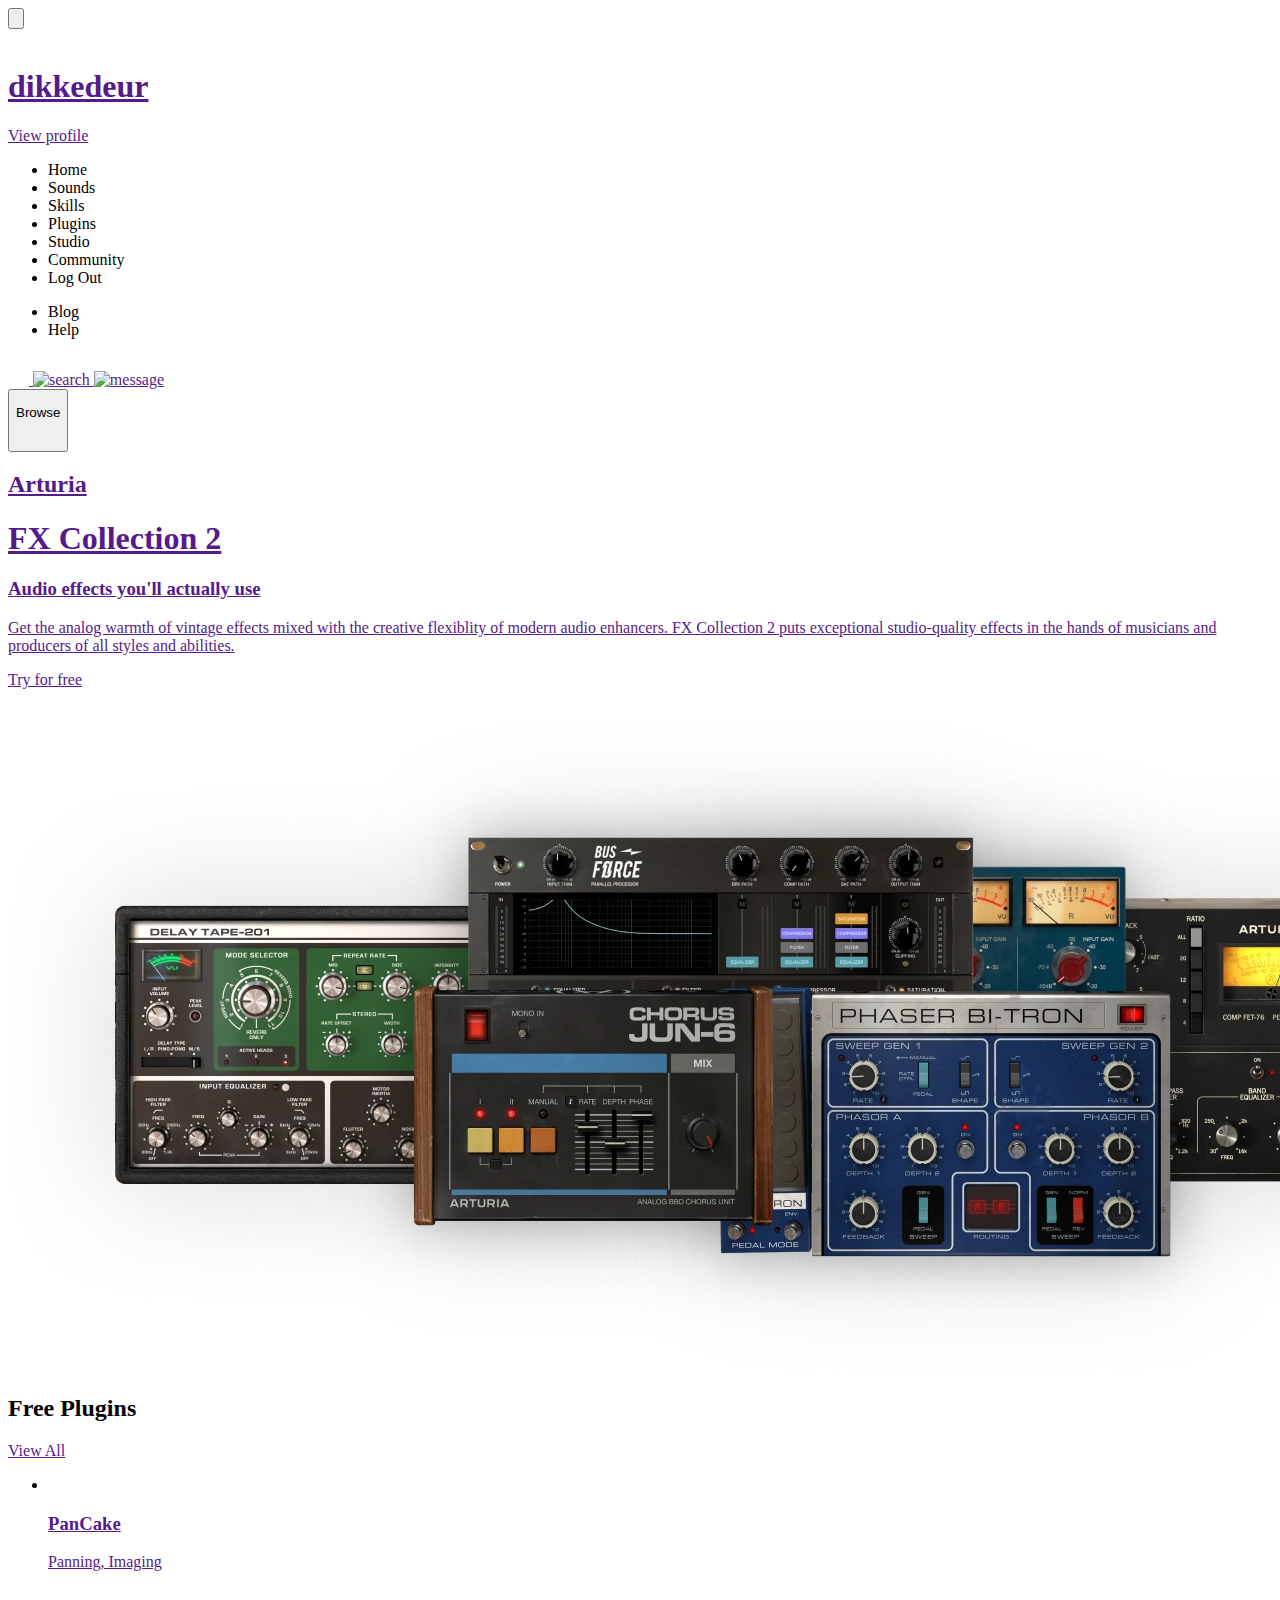
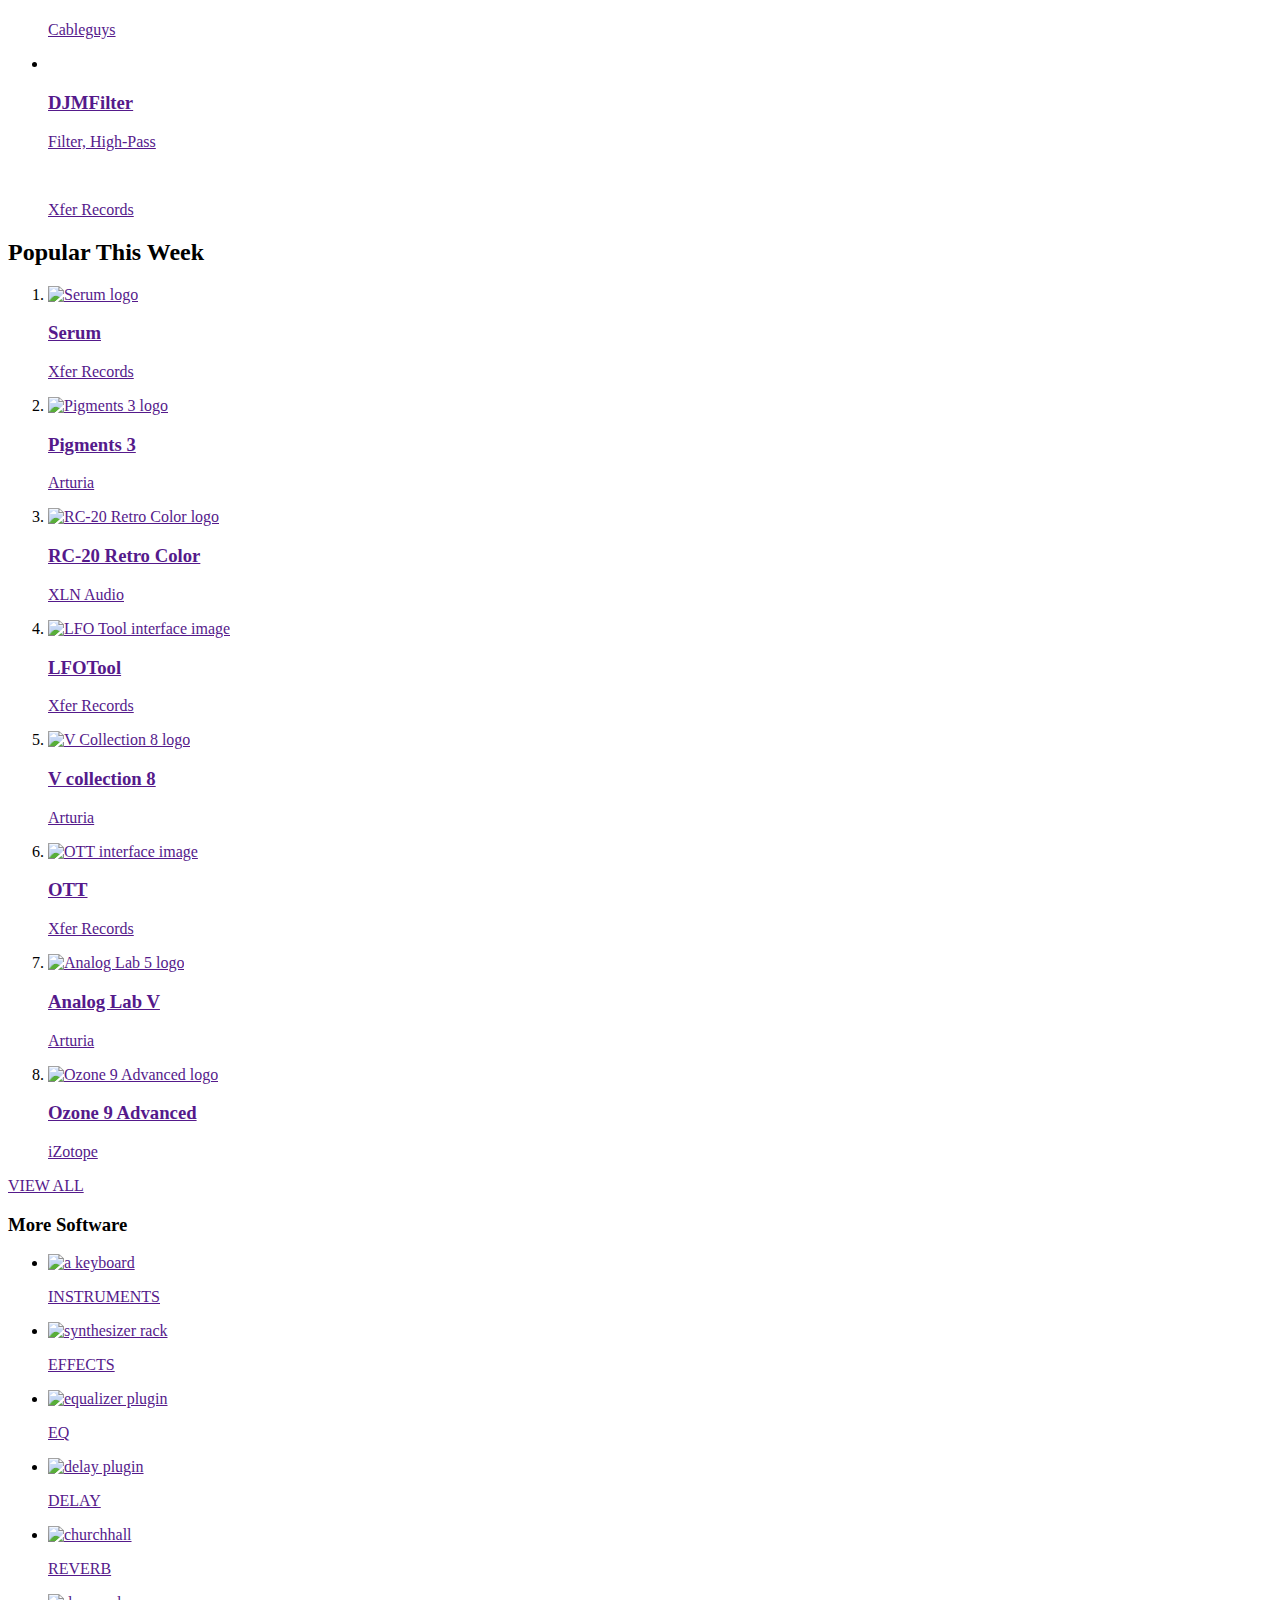
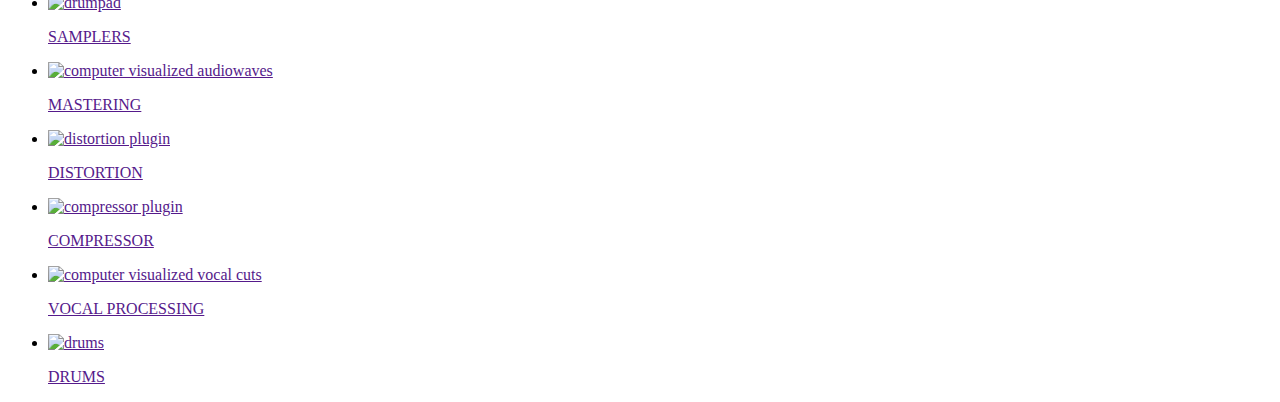
==== plugins.html @ 87a9edef "Add files via upload" ====
<!doctype html>
<html lang="nl">
	
<head>
	<meta charset="UTF-8">
	<meta name="author" content="Rick van Dijken">
	<meta name="viewport" content="width=device-width, initial-scale=1">
	
	<title>Splice Plugins (Remake)</title>
	
	<link href="styles/style.css" rel="stylesheet">
	<link rel="icon" type="image/svg+xml" href="./images/splice-favicon.svg">
</head>

<body>
    

    <header>
		<button>
			<img src="" alt="">
		</button>
		<nav>
			<a href="">
				<img src="" alt="">
				<h1>dikkedeur</h1>
				<p>View profile</p>
			</a>
			<ul>
				<li><a>Home</a></li>
				<li><a>Sounds</a></li>
				<li><a>Skills</a></li>
				<li><a>Plugins</a></li>
				<li><a>Studio</a></li>
				<li><a>Community</a></li>
				<li><a>Log Out</a></li>
			</ul>
			<ul>
				<li><a>Blog</a></li>
				<li><a>Help</a></li>
			</ul>
		</nav>
		<a href="">
			<img src="./images/splice-white.jpg" alt="splice logo">
		</a>
        <a href="">
            <img src="" alt="search">
        </a>
		<a href="">
			<img src="" alt="message">
		</a>
	</header>


    <main>
        <section>
            <button>
                <p>Browse</p>
                <img src="" alt="">
            </button>
            <a href="">
                <h2>Arturia</h2>
                <h1>FX Collection 2</h1>
                <h3>Audio effects you'll actually use</h3>
                <p>Get the analog warmth of vintage effects 
                    mixed with the creative flexiblity of 
                    modern audio enhancers. FX Collection 2 
                    puts exceptional studio-quality effects 
                    in the hands of musicians and producers 
                    of all styles and abilities.</p>
                <p>Try for free</p>
                <img src="./images/bunch-of-synthesizers.jpg" alt="synthesizers">
            </a>
        </section>

        <section>
            <h2>Free Plugins</h2>
            <a href="">View All</a>
            <ul>
                <li>
                    <a href="">
                        <img src="" alt="">
                        <h3>PanCake</h3>
                        <p>Panning, Imaging</p>
                        <img src="" alt="">
                        <p>Cableguys</p>
                    </a>
                </li>
                <li>
                    <a href="">
                        <img src="" alt="">
                        <h3>DJMFilter</h3>
                        <p>Filter, High-Pass</p>
                        <img src="" alt="">
                        <p>Xfer Records</p>
                    </a>
                </li>
            </ul>
        </section>

        <section>
            <h2>Popular This Week</h2>
            <ol>
                <li>
                    <a href="">
                        <img src="" alt="Serum logo">
                        <h3>Serum</h3>
                        <p>Xfer Records</p>
                    </a>
                </li>
                <li>
                    <a href="">
                        <img src="" alt="Pigments 3 logo">
                        <h3>Pigments 3</h3>
                        <p>Arturia</p>
                    </a>
                </li>
                <li>
                    <a href="">
                        <img src="" alt="RC-20 Retro Color logo">
                        <h3>RC-20 Retro Color</h3>
                        <p>XLN Audio</p>
                    </a>
                </li>
                <li>
                    <a href="">
                        <img src="" alt="LFO Tool interface image">
                        <h3>LFOTool</h3>
                        <p>Xfer Records</p>
                    </a>
                </li>
                <li>
                    <a href="">
                        <img src="" alt="V Collection 8 logo">
                        <h3>V collection 8</h3>
                        <p>Arturia</p>
                    </a>
                </li>
                <li>
                    <a href="">
                        <img src="" alt="OTT interface image">
                        <h3>OTT</h3>
                        <p>Xfer Records</p>
                    </a>
                </li>
                <li>
                    <a href="">
                        <img src="" alt="Analog Lab 5 logo">
                        <h3>Analog Lab V</h3>
                        <p>Arturia</p>
                    </a>
                </li>
                <li>
                    <a href="">
                        <img src="" alt="Ozone 9 Advanced logo">
                        <h3>Ozone 9 Advanced</h3>
                        <p>iZotope</p>
                    </a>
                </li>
            </ol>
            <a href="">VIEW ALL</a>
        </section>

        <section>
            <h3>More Software</h3>
            <ul>
                <li>
                    <a href="">
                        <img src="" alt="a keyboard">
                        <p>INSTRUMENTS</p>
                    </a>
                </li>
                <li>
                    <a href="">
                        <img src="" alt="synthesizer rack">
                        <p>EFFECTS</p>
                    </a>
                </li>
                <li>
                    <a href="">
                        <img src="" alt="equalizer plugin">
                        <p>EQ</p>
                    </a>
                </li>
                <li>
                    <a href="">
                        <img src="" alt="delay plugin">
                        <p>DELAY</p>
                    </a>
                </li>
                <li>
                    <a href="">
                        <img src="" alt="churchhall">
                        <p>REVERB</p>
                    </a>
                </li>
                <li>
                    <a href="">
                        <img src="" alt="drumpad">
                        <p>SAMPLERS</p>
                    </a>
                </li>
                <li>
                    <a href="">
                        <img src="" alt="computer visualized audiowaves">
                        <p>MASTERING</p>
                    </a>
                </li>
                <li>
                    <a href="">
                        <img src="" alt="distortion plugin">
                        <p>DISTORTION</p>
                    </a>
                </li>
                <li>
                    <a href="">
                        <img src="" alt="compressor plugin">
                        <p>COMPRESSOR</p>
                    </a>
                </li>
                <li>
                    <a href="">
                        <img src="" alt="computer visualized vocal cuts">
                        <p>VOCAL PROCESSING</p>
                    </a>
                </li>
                <li>
                    <a href="">
                        <img src="" alt="drums">
                        <p>DRUMS</p>
                    </a>
                </li>
            </ul>
        </section>
    </main>
</body>
---- styles/style.css ----
/* CSS Document */
*, *::after, *::before {
  box-sizing:border-box;  
}
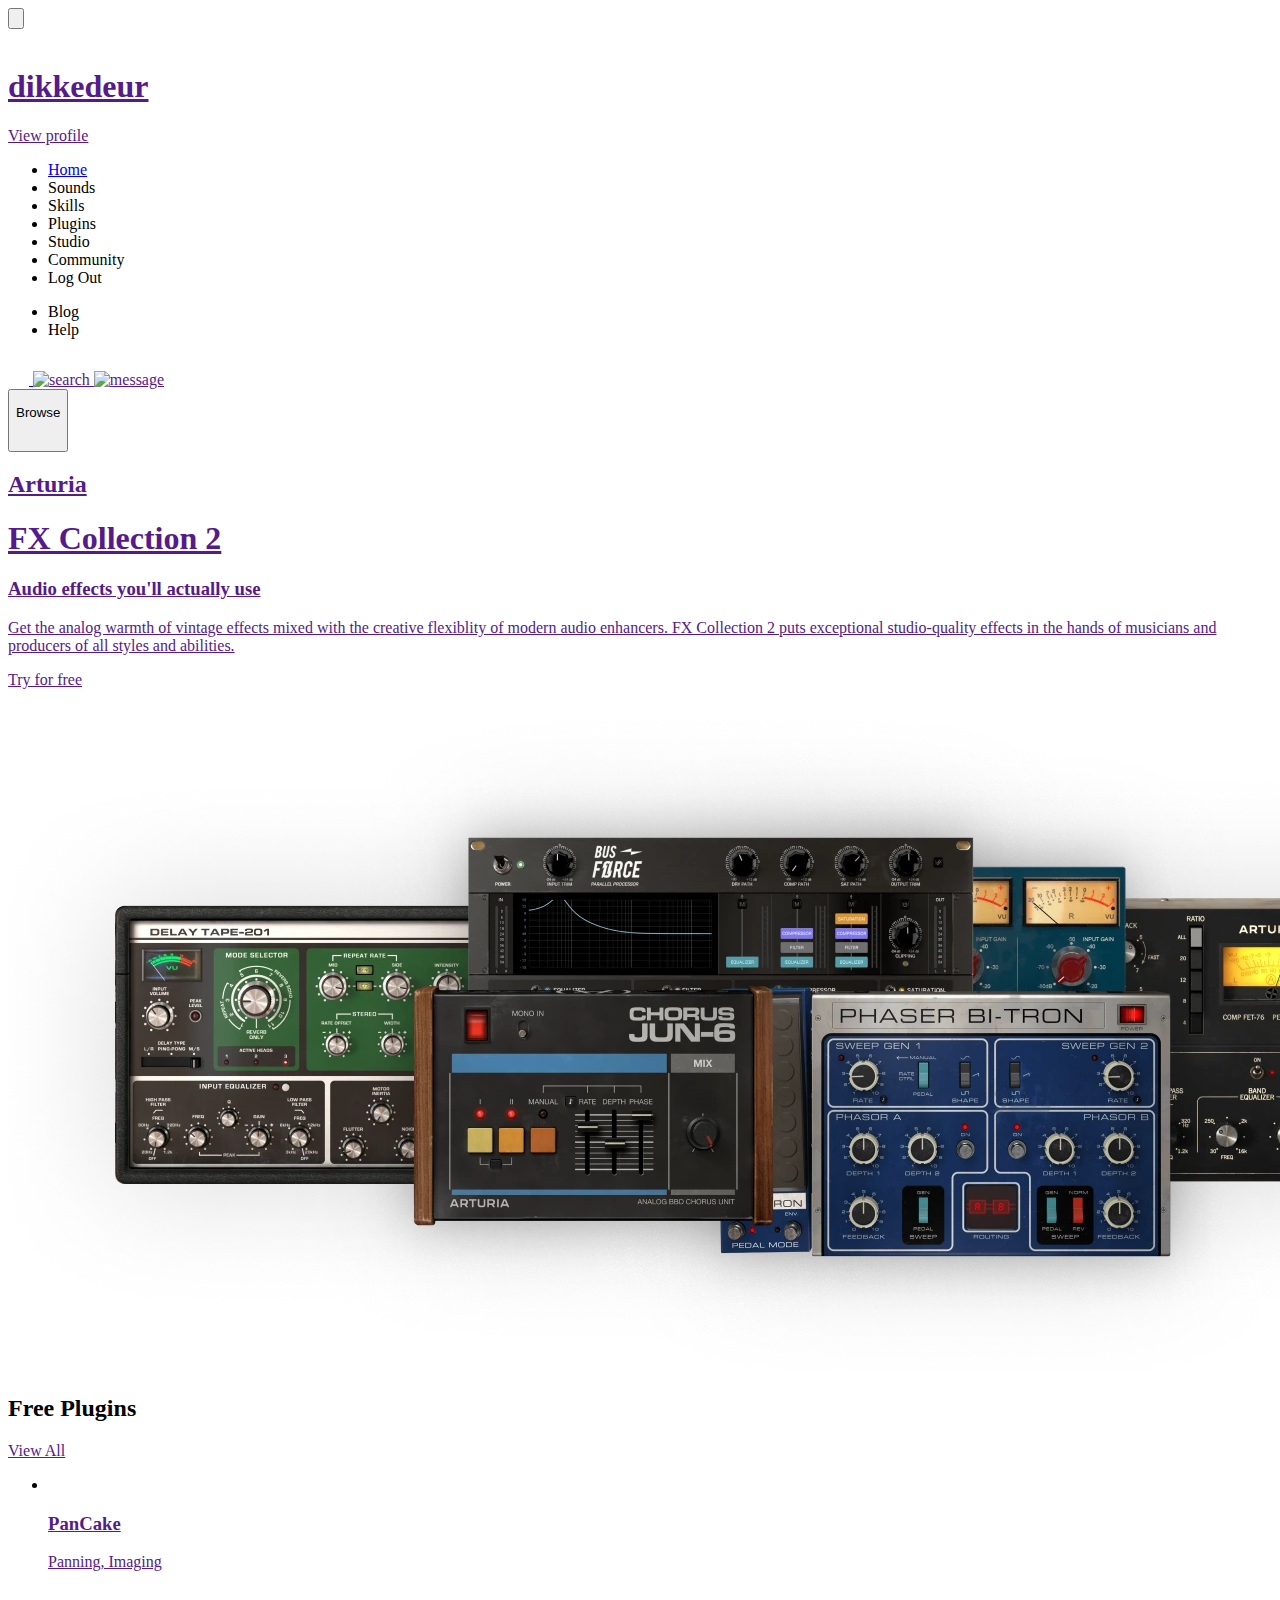
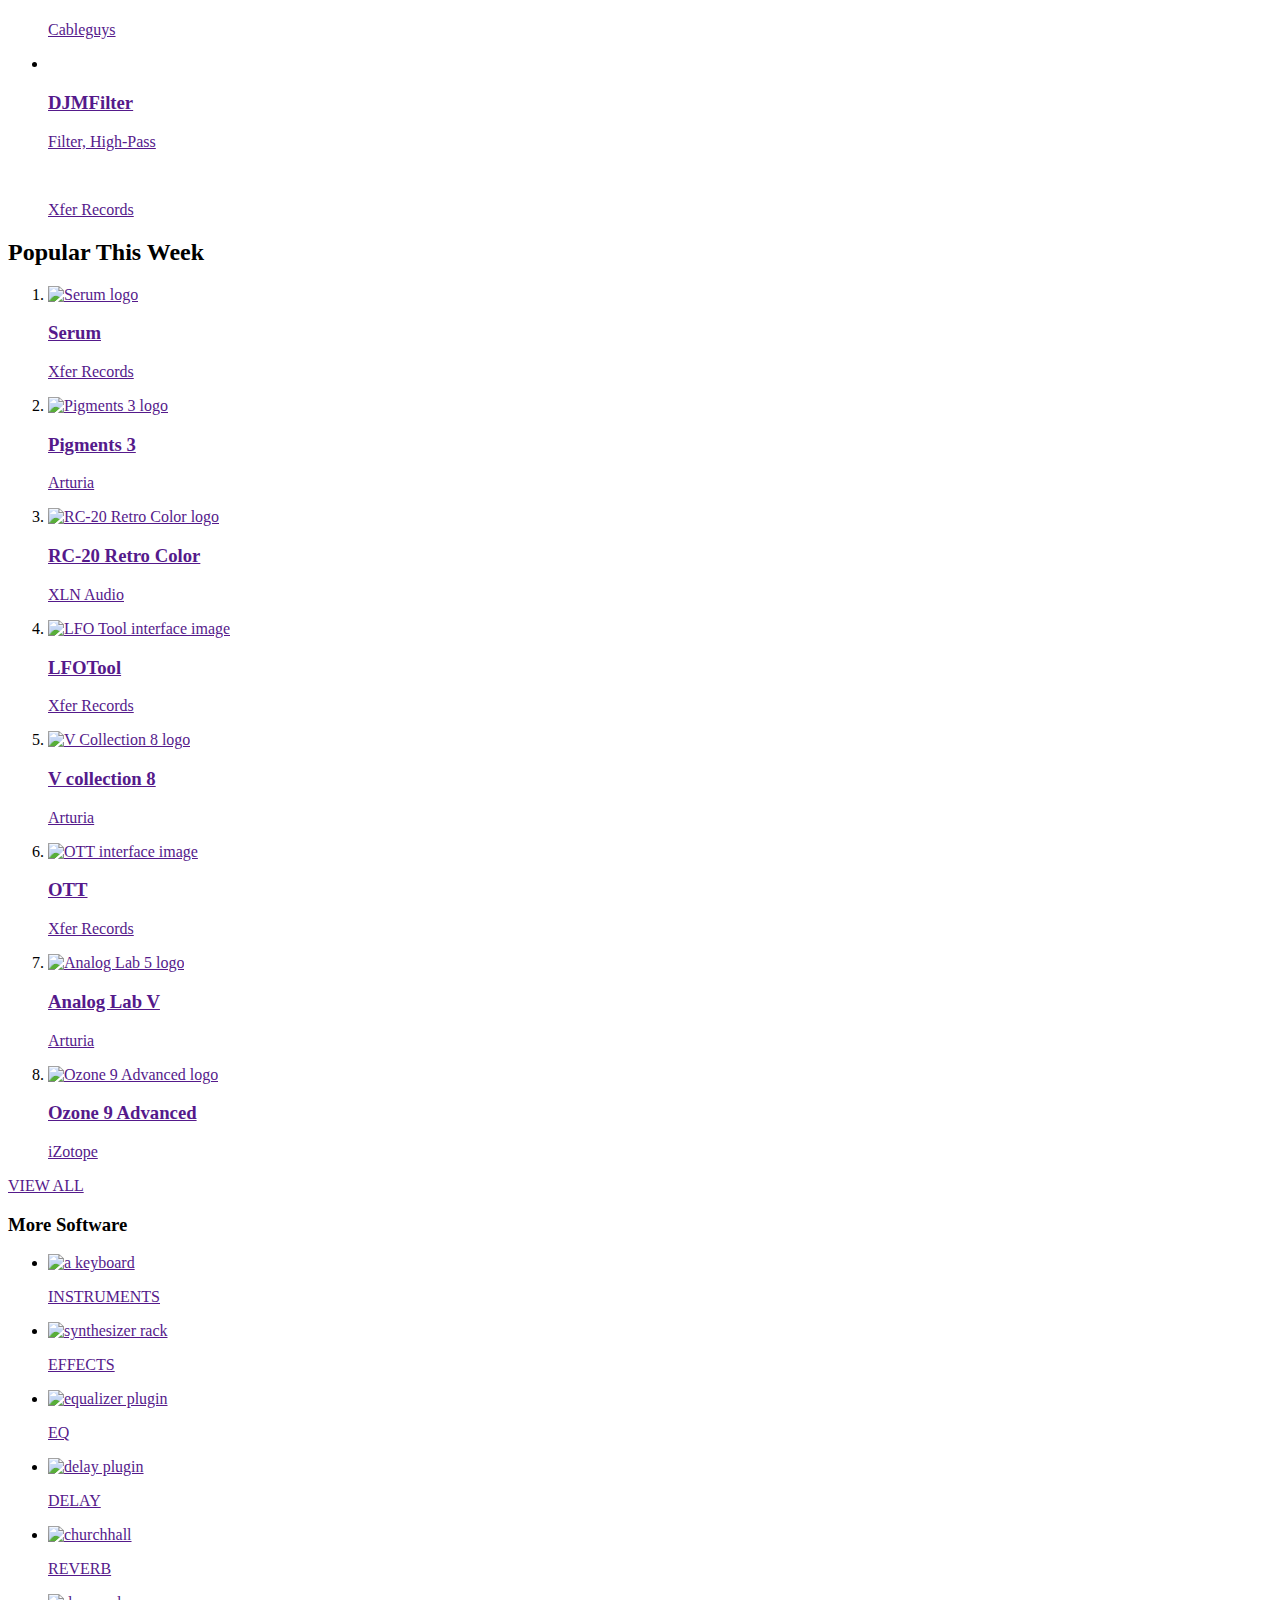
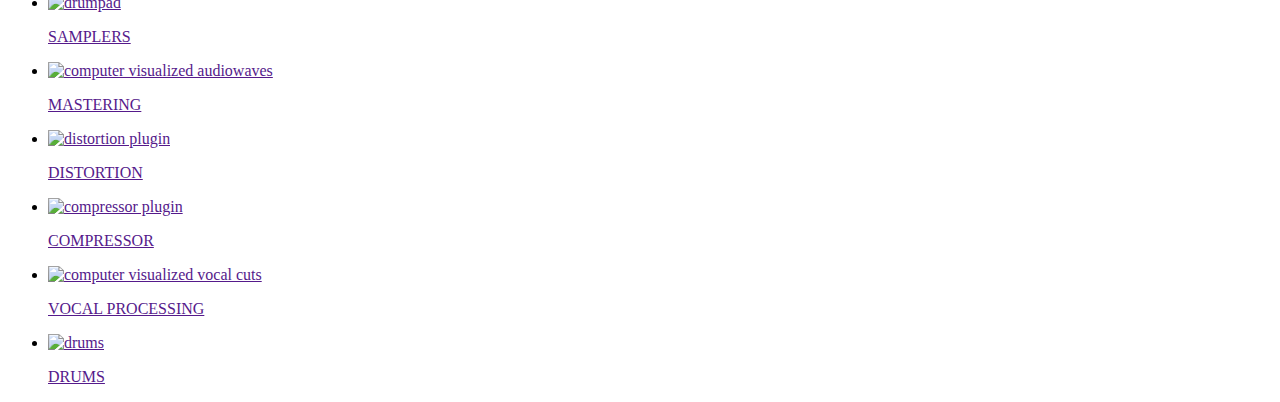
==== commit 757b6e53: "Add files via upload" ====
--- a/plugins.html
+++ b/plugins.html
@@ -26,7 +26,7 @@
 				<p>View profile</p>
 			</a>
 			<ul>
-				<li><a>Home</a></li>
+				<li><a href="index.html">Home</a></li>
 				<li><a>Sounds</a></li>
 				<li><a>Skills</a></li>
 				<li><a>Plugins</a></li>
@@ -39,7 +39,7 @@
 				<li><a>Help</a></li>
 			</ul>
 		</nav>
-		<a href="">
+		<a href="index.html">
 			<img src="./images/splice-white.jpg" alt="splice logo">
 		</a>
         <a href="">
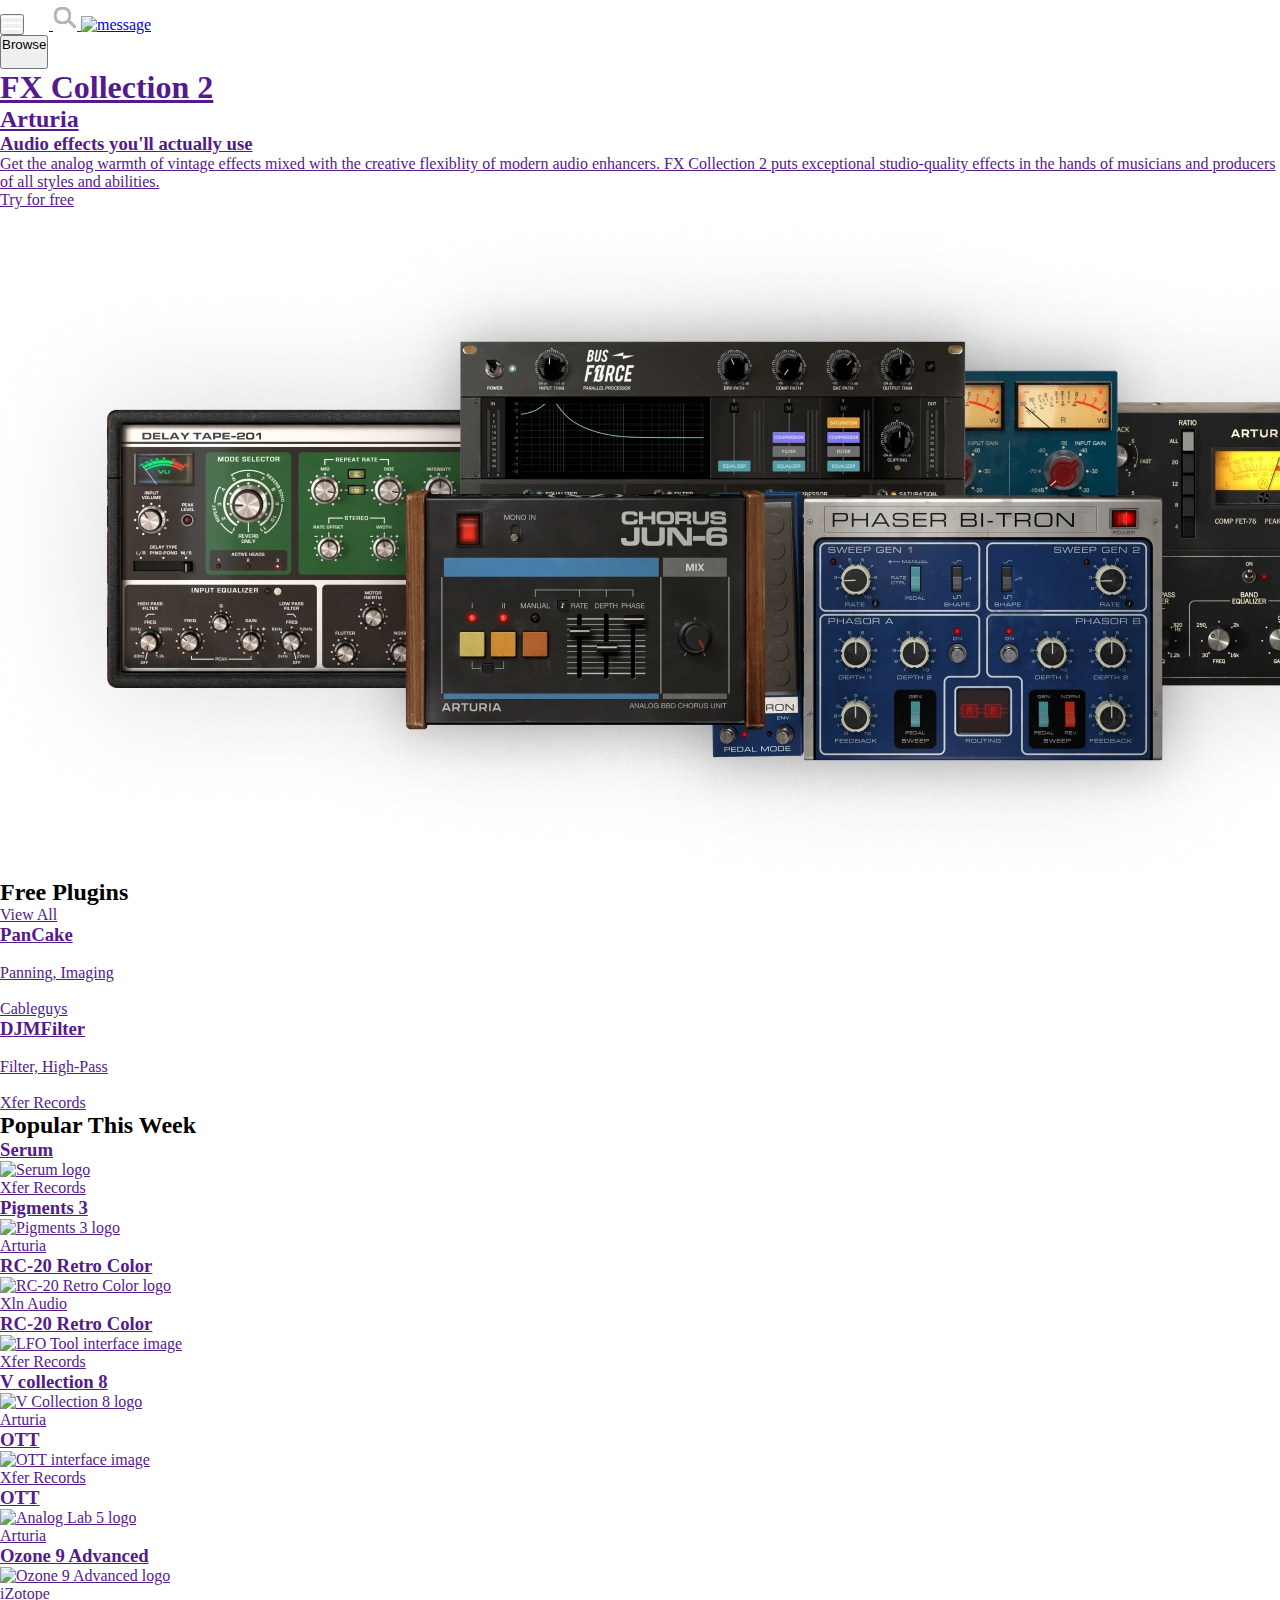
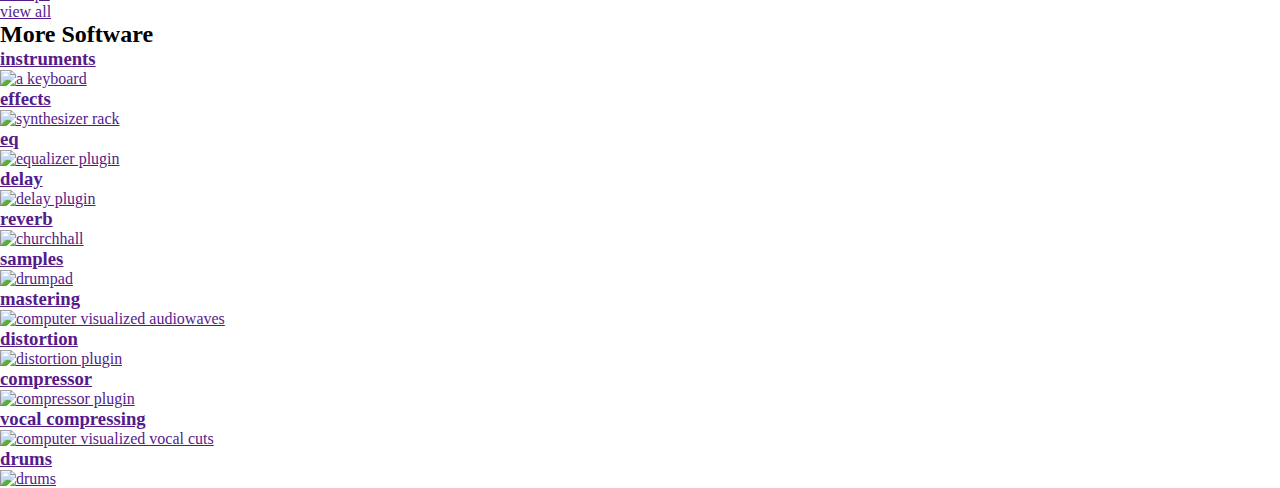
==== commit 9daa65f5: "Add files via upload" ====
--- a/plugins.html
+++ b/plugins.html
@@ -13,16 +13,14 @@
 </head>
 
 <body>
-    
-
     <header>
 		<button>
-			<img src="" alt="">
+			<img src="/images/nav/borgir.png" alt="hamburger-menu">
 		</button>
 		<nav>
 			<a href="">
-				<img src="" alt="">
-				<h1>dikkedeur</h1>
+                <h2>dikkedeur</h1>
+				<img src="./images/nav/profile-picture.png" alt="profile picture">
 				<p>View profile</p>
 			</a>
 			<ul>
@@ -40,12 +38,12 @@
 			</ul>
 		</nav>
 		<a href="index.html">
-			<img src="./images/splice-white.jpg" alt="splice logo">
+			<img src="./images/nav/splice-white.png" alt="splice logo">
 		</a>
         <a href="">
-            <img src="" alt="search">
+            <img src="./images/nav/search.png" alt="search">
         </a>
-		<a href="">
+		<a href="./images/nav/message.png">
 			<img src="" alt="message">
 		</a>
 	</header>
@@ -58,8 +56,8 @@
                 <img src="" alt="">
             </button>
             <a href="">
+                <h1>FX Collection 2</h1>
                 <h2>Arturia</h2>
-                <h1>FX Collection 2</h1>
                 <h3>Audio effects you'll actually use</h3>
                 <p>Get the analog warmth of vintage effects 
                     mixed with the creative flexiblity of 
@@ -78,8 +76,8 @@
             <ul>
                 <li>
                     <a href="">
-                        <img src="" alt="">
                         <h3>PanCake</h3>
+                        <img src="" alt="">
                         <p>Panning, Imaging</p>
                         <img src="" alt="">
                         <p>Cableguys</p>
@@ -87,8 +85,8 @@
                 </li>
                 <li>
                     <a href="">
-                        <img src="" alt="">
                         <h3>DJMFilter</h3>
+                        <img src="" alt="">
                         <p>Filter, High-Pass</p>
                         <img src="" alt="">
                         <p>Xfer Records</p>
@@ -102,131 +100,131 @@
             <ol>
                 <li>
                     <a href="">
+                        <h3>Serum</h3>
                         <img src="" alt="Serum logo">
-                        <h3>Serum</h3>
-                        <p>Xfer Records</p>
-                    </a>
-                </li>
-                <li>
-                    <a href="">
+                        <p>Xfer Records</p>
+                    </a>
+                </li>
+                <li>
+                    <a href="">
+                        <h3>Pigments 3</h3>
                         <img src="" alt="Pigments 3 logo">
-                        <h3>Pigments 3</h3>
                         <p>Arturia</p>
                     </a>
                 </li>
                 <li>
                     <a href="">
+                        <h3>RC-20 Retro Color</h3>
                         <img src="" alt="RC-20 Retro Color logo">
+                        <p>Xln Audio</p>
+                    </a>
+                </li>
+                <li>
+                    <a href="">
                         <h3>RC-20 Retro Color</h3>
-                        <p>XLN Audio</p>
-                    </a>
-                </li>
-                <li>
-                    <a href="">
                         <img src="" alt="LFO Tool interface image">
-                        <h3>LFOTool</h3>
-                        <p>Xfer Records</p>
-                    </a>
-                </li>
-                <li>
-                    <a href="">
+                        <p>Xfer Records</p>
+                    </a>
+                </li>
+                <li>
+                    <a href="">
+                        <h3>V collection 8</h3>
                         <img src="" alt="V Collection 8 logo">
-                        <h3>V collection 8</h3>
                         <p>Arturia</p>
                     </a>
                 </li>
                 <li>
                     <a href="">
+                        <h3>OTT</h3>
                         <img src="" alt="OTT interface image">
+                        <p>Xfer Records</p>
+                    </a>
+                </li>
+                <li>
+                    <a href="">
                         <h3>OTT</h3>
-                        <p>Xfer Records</p>
-                    </a>
-                </li>
-                <li>
-                    <a href="">
                         <img src="" alt="Analog Lab 5 logo">
-                        <h3>Analog Lab V</h3>
                         <p>Arturia</p>
                     </a>
                 </li>
                 <li>
                     <a href="">
+                        <h3>Ozone 9 Advanced</h3>
                         <img src="" alt="Ozone 9 Advanced logo">
-                        <h3>Ozone 9 Advanced</h3>
                         <p>iZotope</p>
                     </a>
                 </li>
             </ol>
-            <a href="">VIEW ALL</a>
-        </section>
-
-        <section>
-            <h3>More Software</h3>
+            <a href="">view all</a>
+        </section>
+
+        <section>
+            <h2>More Software</h2>
             <ul>
                 <li>
                     <a href="">
+                        <h3>instruments</h3>
                         <img src="" alt="a keyboard">
-                        <p>INSTRUMENTS</p>
-                    </a>
-                </li>
-                <li>
-                    <a href="">
+                    </a>
+                </li>
+                <li>
+                    <a href="">
+                        <h3>effects</h3>
                         <img src="" alt="synthesizer rack">
-                        <p>EFFECTS</p>
-                    </a>
-                </li>
-                <li>
-                    <a href="">
+                    </a>
+                </li>
+                <li>
+                    <a href="">
+                        <h3>eq</h3>
                         <img src="" alt="equalizer plugin">
-                        <p>EQ</p>
-                    </a>
-                </li>
-                <li>
-                    <a href="">
+                    </a>
+                </li>
+                <li>
+                    <a href="">
+                        <h3>delay</h3>
                         <img src="" alt="delay plugin">
-                        <p>DELAY</p>
-                    </a>
-                </li>
-                <li>
-                    <a href="">
+                    </a>
+                </li>
+                <li>
+                    <a href="">
+                        <h3>reverb</h3>
                         <img src="" alt="churchhall">
-                        <p>REVERB</p>
-                    </a>
-                </li>
-                <li>
-                    <a href="">
+                    </a>
+                </li>
+                <li>
+                    <a href="">
+                        <h3>samples</h3>
                         <img src="" alt="drumpad">
-                        <p>SAMPLERS</p>
-                    </a>
-                </li>
-                <li>
-                    <a href="">
+                    </a>
+                </li>
+                <li>
+                    <a href="">
+                        <h3>mastering</h3>
                         <img src="" alt="computer visualized audiowaves">
-                        <p>MASTERING</p>
-                    </a>
-                </li>
-                <li>
-                    <a href="">
+                    </a>
+                </li>
+                <li>
+                    <a href="">
+                        <h3>distortion</h3>
                         <img src="" alt="distortion plugin">
-                        <p>DISTORTION</p>
-                    </a>
-                </li>
-                <li>
-                    <a href="">
+                    </a>
+                </li>
+                <li>
+                    <a href="">
+                        <h3>compressor</h3>
                         <img src="" alt="compressor plugin">
-                        <p>COMPRESSOR</p>
-                    </a>
-                </li>
-                <li>
-                    <a href="">
+                    </a>
+                </li>
+                <li>
+                    <a href="">
+                        <h3>vocal compressing</h3>
                         <img src="" alt="computer visualized vocal cuts">
-                        <p>VOCAL PROCESSING</p>
-                    </a>
-                </li>
-                <li>
-                    <a href="">
+                    </a>
+                </li>
+                <li>
+                    <a href="">
+                        <h3>drums</h3>
                         <img src="" alt="drums">
-                        <p>DRUMS</p>
                     </a>
                 </li>
             </ul>
--- a/styles/style.css
+++ b/styles/style.css
@@ -1,5 +1,11 @@
 /* CSS Document */
 *, *::after, *::before {
   box-sizing:border-box;  
+  margin: 0;
+  padding: 0;
 }
 
+nav {
+  position: fixed;
+  left: -100%;
+}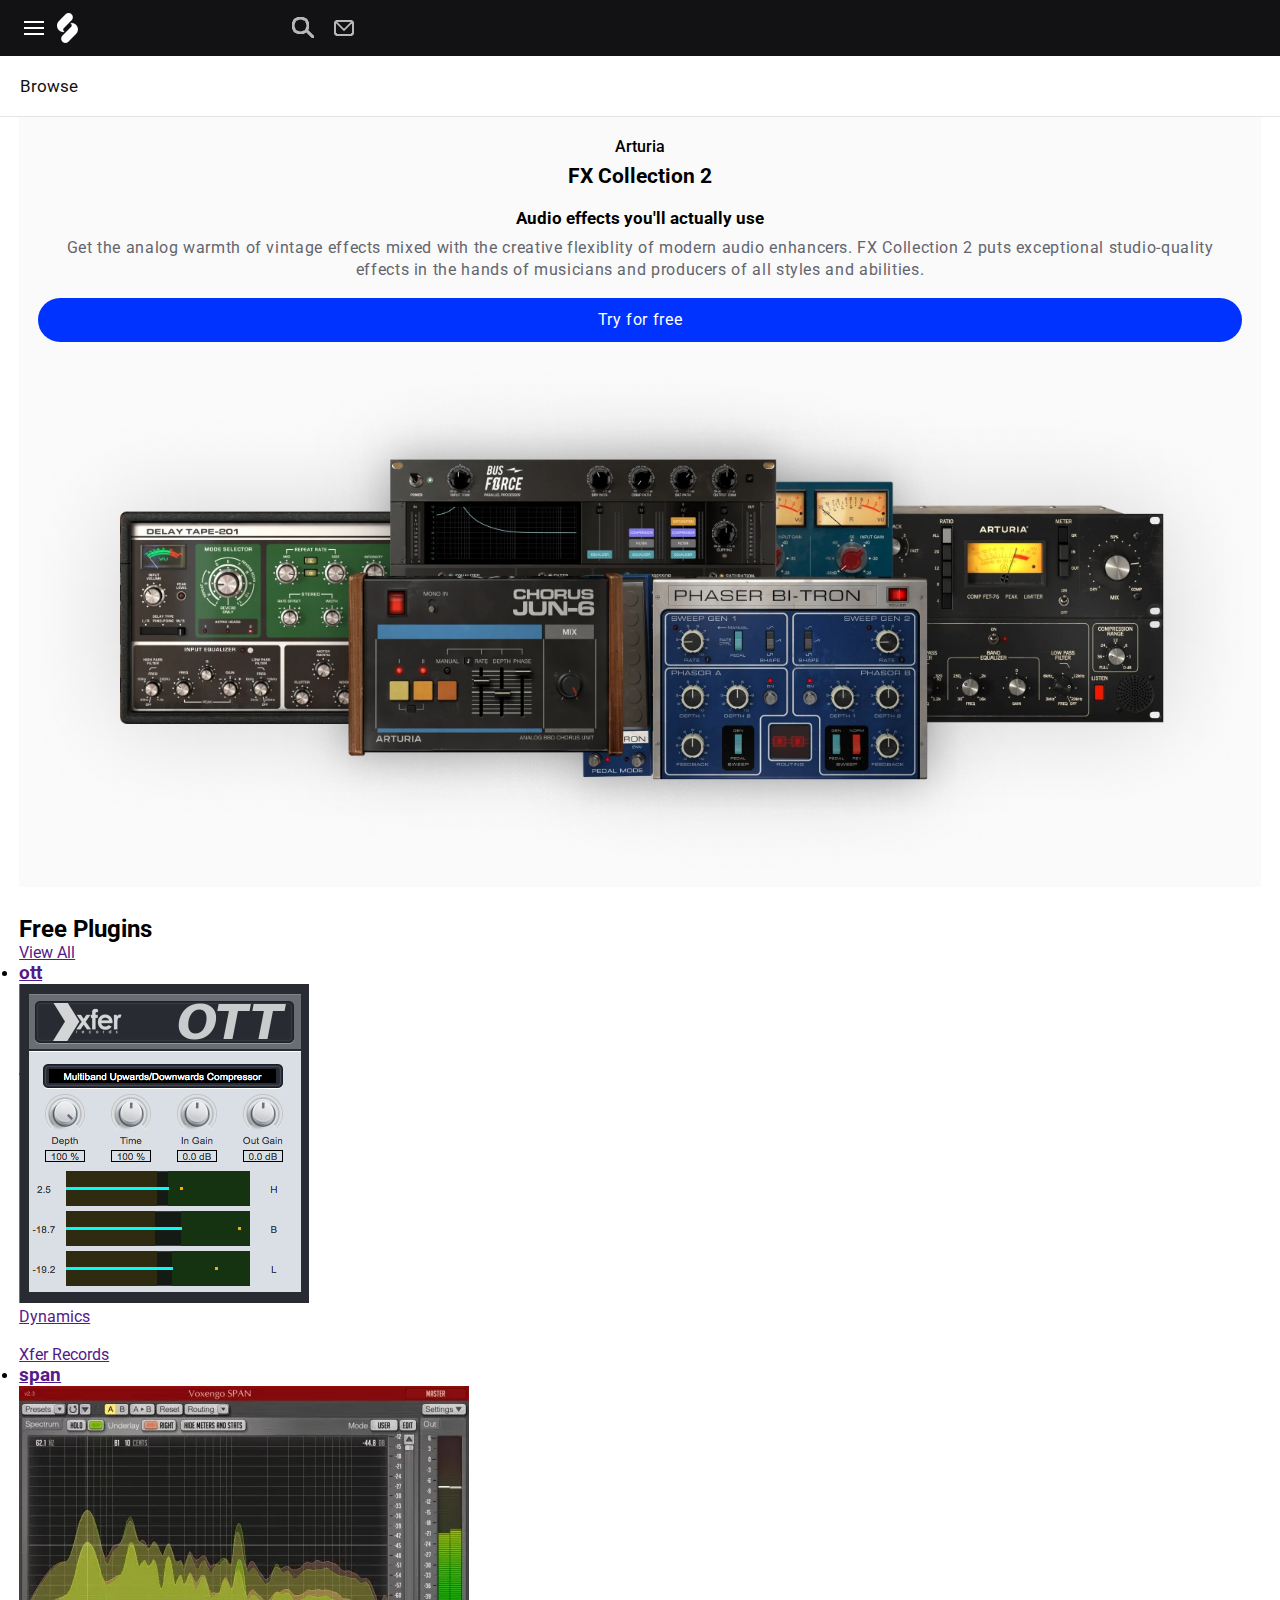
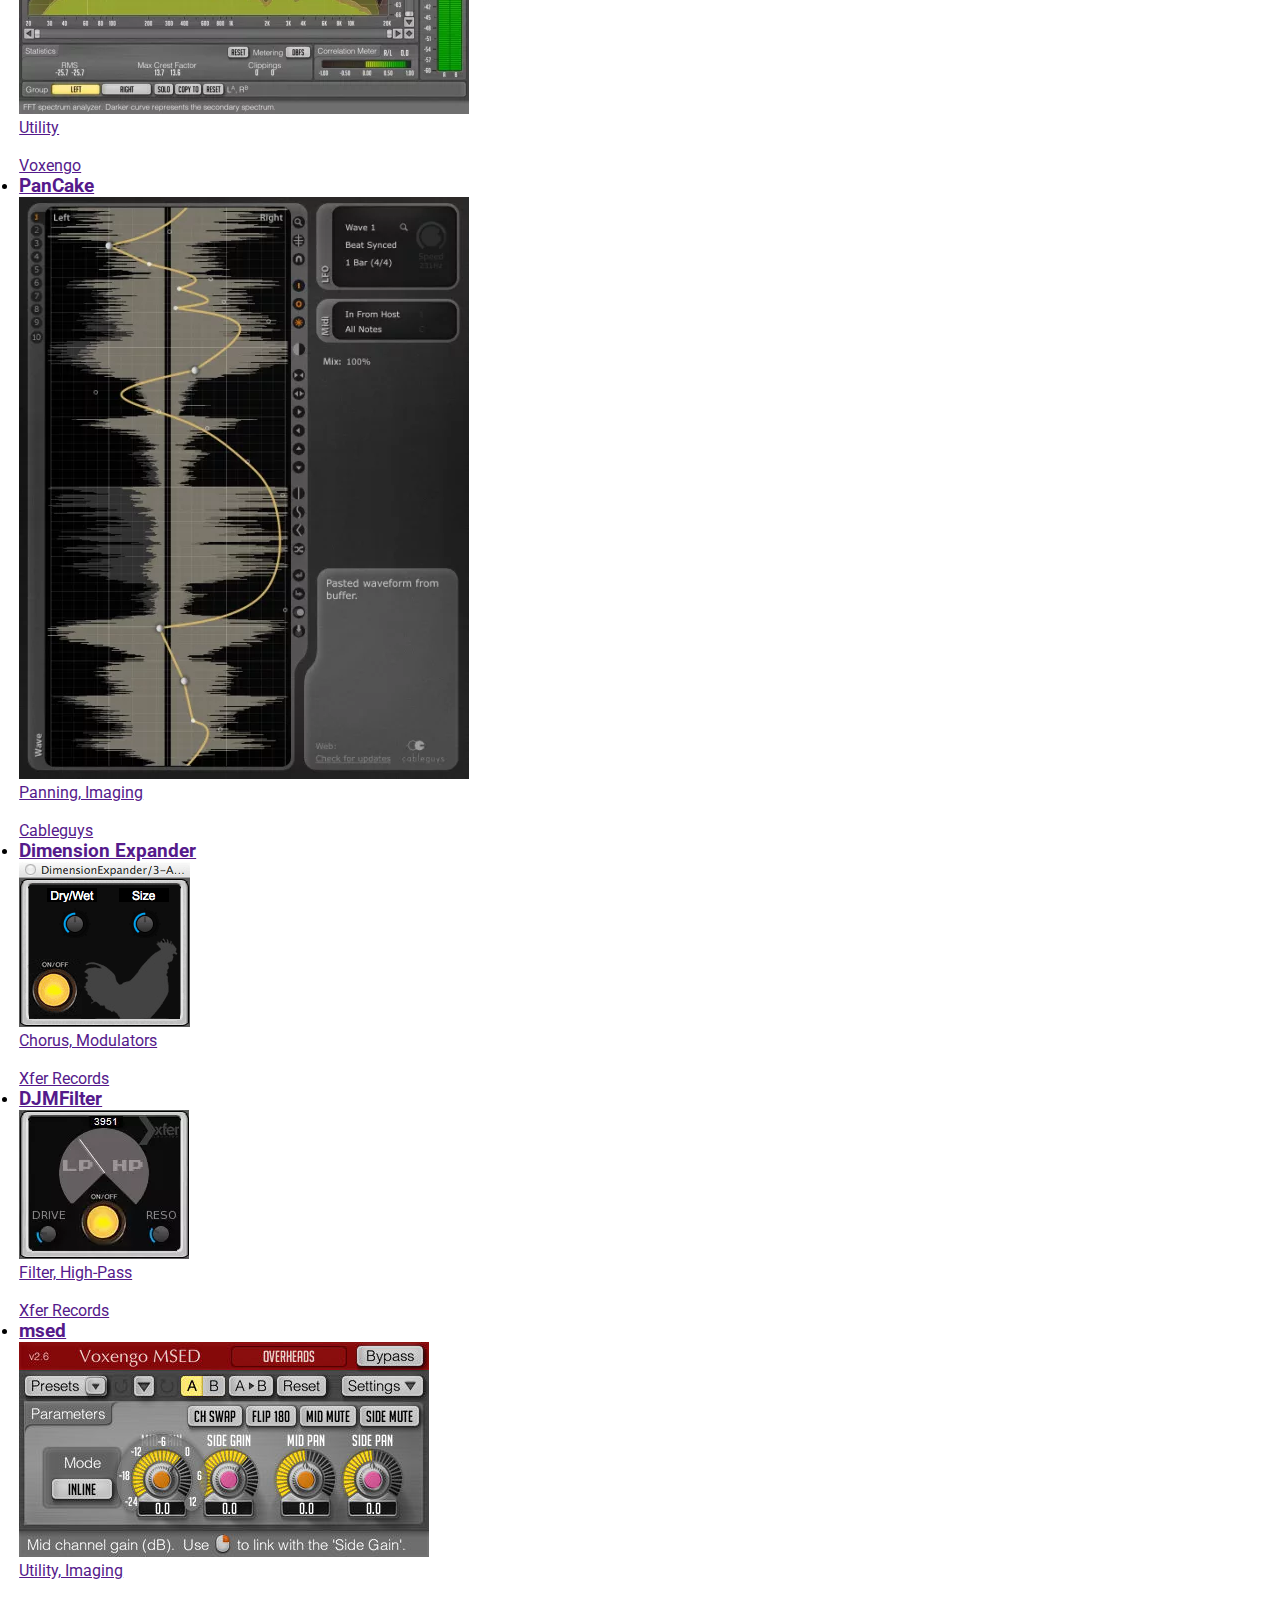
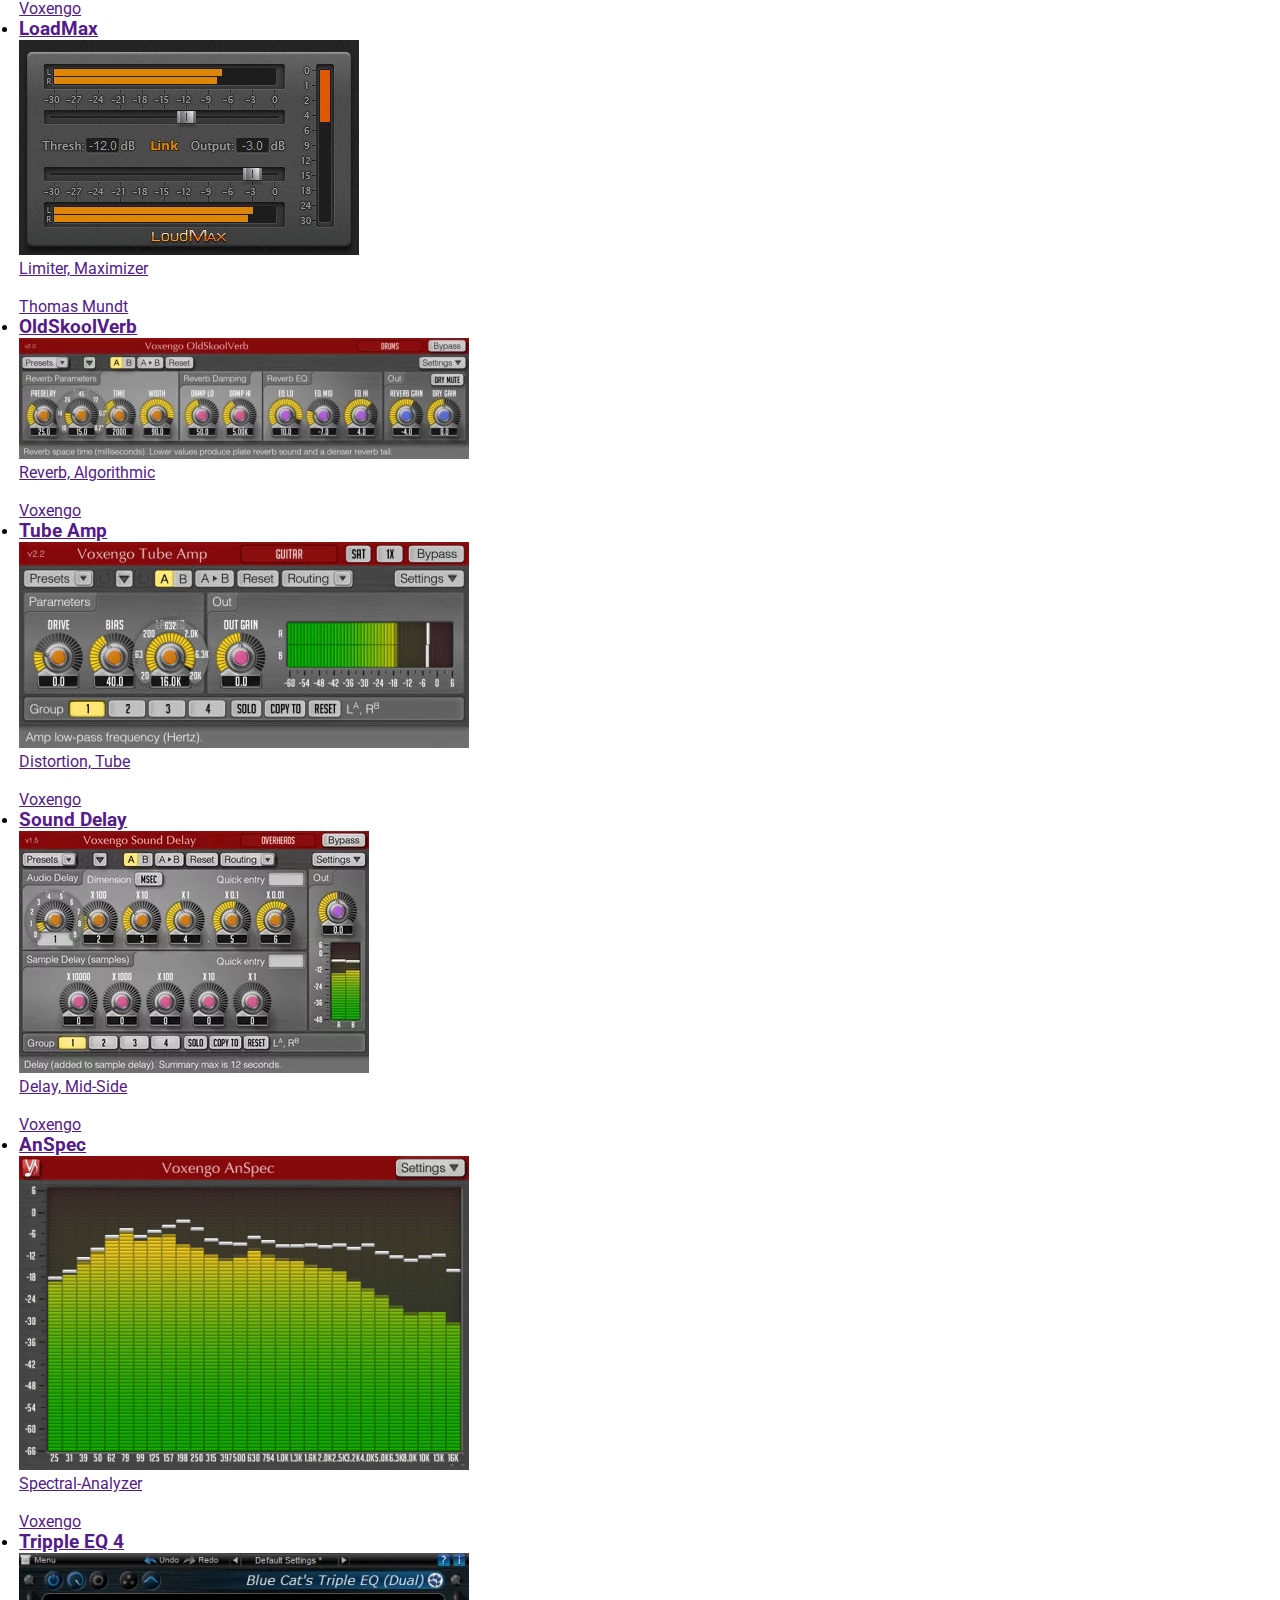
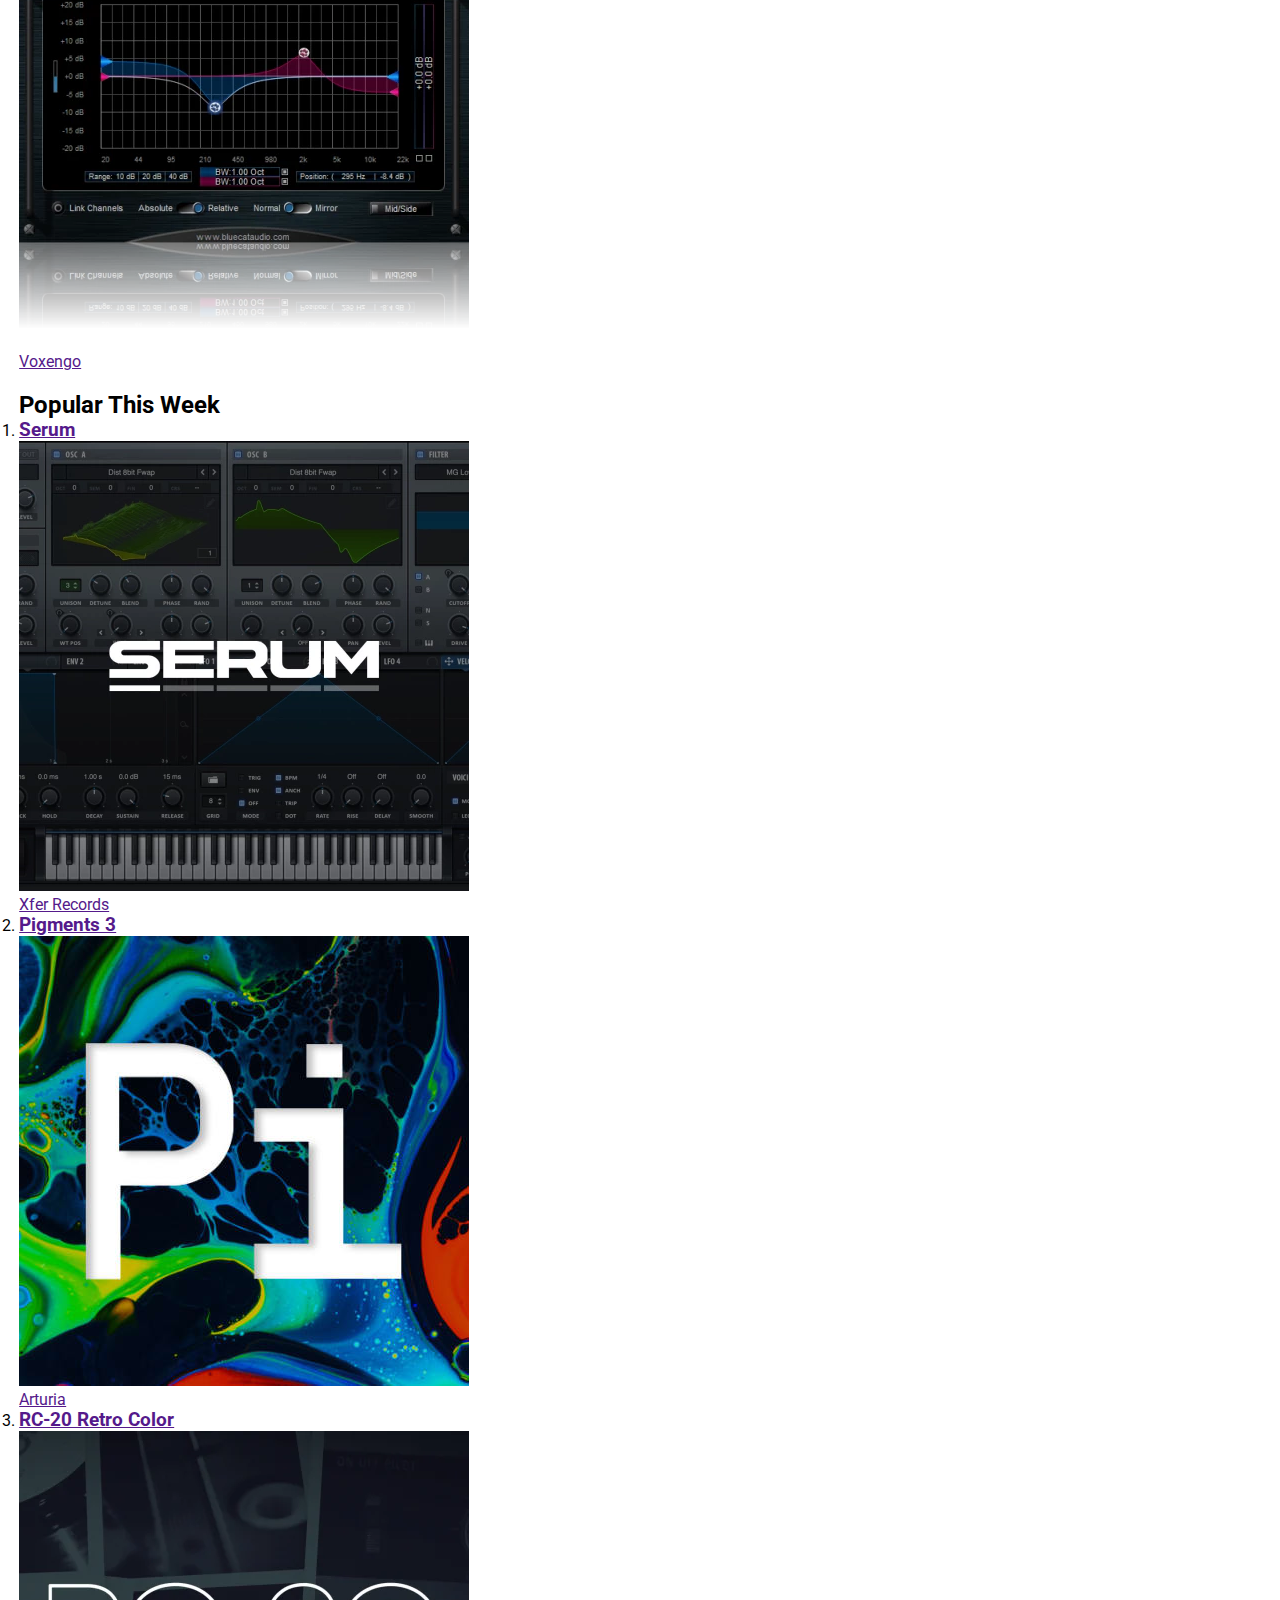
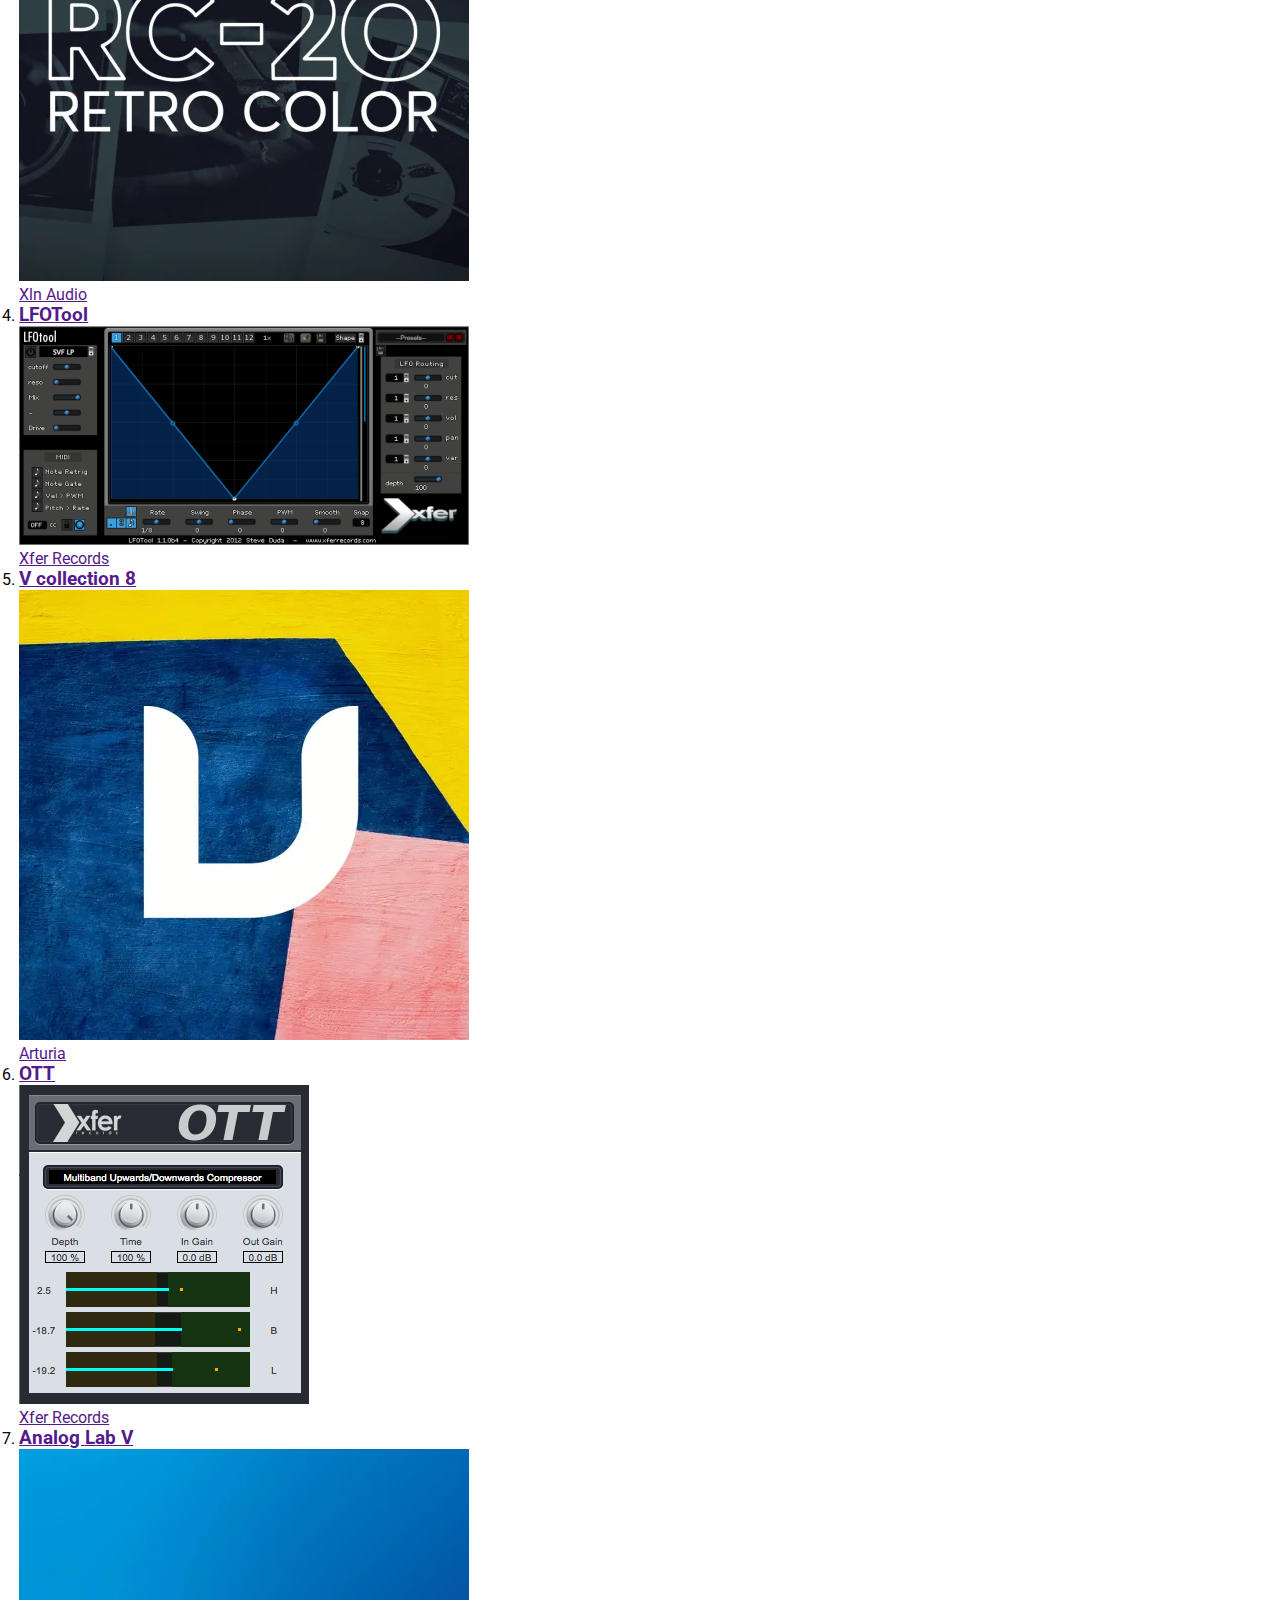
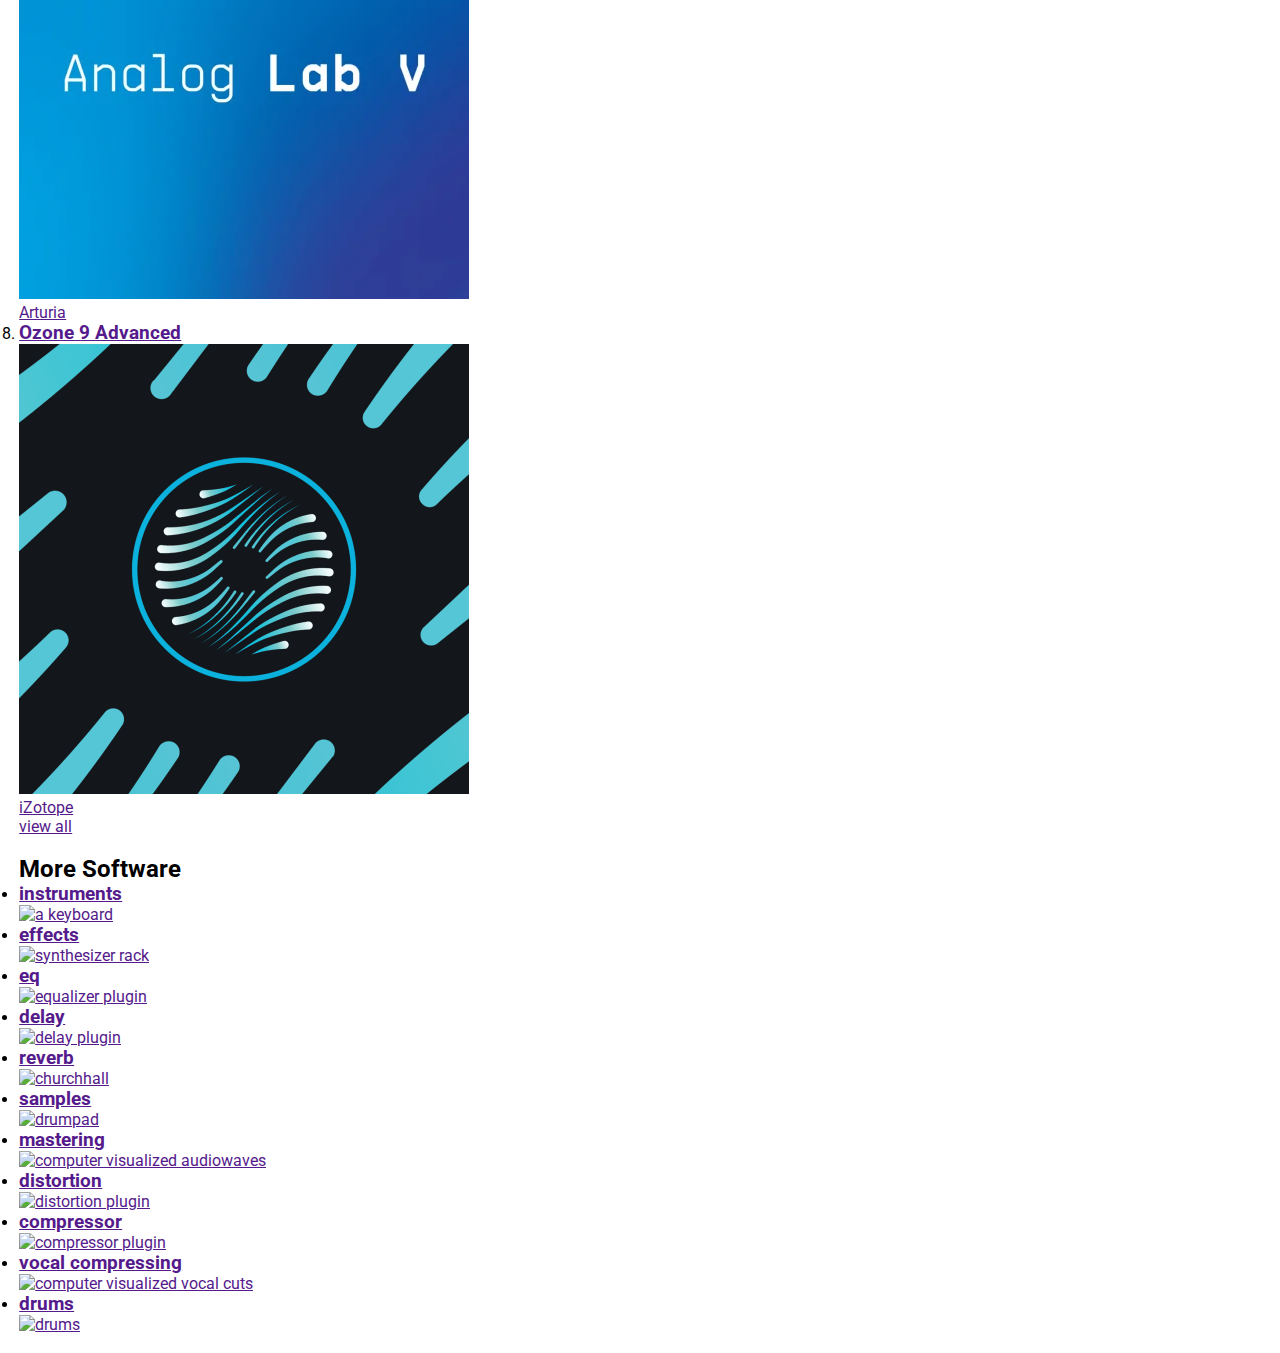
==== commit 919d4da0: "Add files via upload" ====
--- a/plugins.html
+++ b/plugins.html
@@ -10,12 +10,15 @@
 	
 	<link href="styles/style.css" rel="stylesheet">
 	<link rel="icon" type="image/svg+xml" href="./images/splice-favicon.svg">
+    <link rel="preconnect" href="https://fonts.googleapis.com">
+	<link rel="preconnect" href="https://fonts.gstatic.com" crossorigin>
+	<link href="https://fonts.googleapis.com/css2?family=Archivo+Black&family=Roboto:ital,wght@0,300;0,400;0,500;0,700;0,900;1,300;1,400;1,500;1,700;1,900&family=Work+Sans:wght@700;800&display=swap" rel="stylesheet"> 
 </head>
 
 <body>
     <header>
 		<button>
-			<img src="/images/nav/borgir.png" alt="hamburger-menu">
+			<img src="./images/nav/borgir.png" alt="hamburger-menu">
 		</button>
 		<nav>
 			<a href="">
@@ -40,21 +43,29 @@
 		<a href="index.html">
 			<img src="./images/nav/splice-white.png" alt="splice logo">
 		</a>
-        <a href="">
-            <img src="./images/nav/search.png" alt="search">
-        </a>
-		<a href="./images/nav/message.png">
-			<img src="" alt="message">
-		</a>
+
+        <div>
+            <a href="">
+                <img src="./images/nav/search.png" alt="search">
+            </a>
+
+            <a href="">
+                <img src="./images/nav/message.png" alt="message">
+            </a>
+        </div>
+
 	</header>
 
 
     <main>
-        <section>
+        <section class="browse">
             <button>
                 <p>Browse</p>
                 <img src="" alt="">
             </button>
+        </section>
+        
+        <section class="highlight">
             <a href="">
                 <h1>FX Collection 2</h1>
                 <h2>Arturia</h2>
@@ -66,18 +77,36 @@
                     in the hands of musicians and producers 
                     of all styles and abilities.</p>
                 <p>Try for free</p>
-                <img src="./images/bunch-of-synthesizers.jpg" alt="synthesizers">
+                <img src="./images/plugins/bunch-of-synthesizers.jpg" alt="synthesizers">
             </a>
         </section>
 
-        <section>
+        <section class="free">
             <h2>Free Plugins</h2>
             <a href="">View All</a>
             <ul>
                 <li>
                     <a href="">
+                        <h3>ott</h3>
+                        <img src="./images/plugins/freeplugins/ott.jpg" alt="">
+                        <p>Dynamics</p>
+                        <img src="" alt="">
+                        <p>Xfer Records</p>
+                    </a>
+                </li>
+                <li>
+                    <a href="">
+                        <h3>span</h3>
+                        <img src="./images/plugins/freeplugins/span.jpg" alt="">
+                        <p>Utility</p>
+                        <img src="" alt="">
+                        <p>Voxengo</p>
+                    </a>
+                </li>
+                <li>
+                    <a href="">
                         <h3>PanCake</h3>
-                        <img src="" alt="">
+                        <img src="./images/plugins/freeplugins/pancake.jpg" alt="">
                         <p>Panning, Imaging</p>
                         <img src="" alt="">
                         <p>Cableguys</p>
@@ -85,72 +114,144 @@
                 </li>
                 <li>
                     <a href="">
+                        <h3>Dimension Expander</h3>
+                        <img src="./images/plugins/freeplugins/dimensionexpander.png" alt="">
+                        <p>Chorus, Modulators</p>
+                        <img src="" alt="">
+                        <p>Xfer Records</p>
+                    </a>
+                </li>
+                <li>
+                    <a href="">
                         <h3>DJMFilter</h3>
-                        <img src="" alt="">
+                        <img src="./images/plugins/freeplugins/djmfilter.jpg" alt="">
                         <p>Filter, High-Pass</p>
                         <img src="" alt="">
                         <p>Xfer Records</p>
                     </a>
                 </li>
+                <li>
+                    <a href="">
+                        <h3>msed</h3>
+                        <img src="./images/plugins/freeplugins/msed.jpg" alt="">
+                        <p>Utility, Imaging</p>
+                        <img src="" alt="">
+                        <p>Voxengo</p>
+                    </a>
+                </li>
+                <li>
+                    <a href="">
+                        <h3>LoadMax</h3>
+                        <img src="./images/plugins/freeplugins/loudmax.jpg" alt="">
+                        <p>Limiter, Maximizer</p>
+                        <img src="" alt="">
+                        <p>Thomas Mundt</p>
+                    </a>
+                </li>
+                <li>
+                    <a href="">
+                        <h3>OldSkoolVerb</h3>
+                        <img src="./images/plugins/freeplugins/oldskoolverb.jpg" alt="">
+                        <p>Reverb, Algorithmic</p>
+                        <img src="" alt="">
+                        <p>Voxengo</p>
+                    </a>
+                </li>
+                <li>
+                    <a href="">
+                        <h3>Tube Amp</h3>
+                        <img src="./images/plugins/freeplugins/tubeamp.jpg" alt="">
+                        <p>Distortion, Tube</p>
+                        <img src="" alt="">
+                        <p>Voxengo</p>
+                    </a>
+                </li>
+                <li>
+                    <a href="">
+                        <h3>Sound Delay</h3>
+                        <img src="./images/plugins/freeplugins/sounddelay.jpg" alt="">
+                        <p>Delay, Mid-Side</p>
+                        <img src="" alt="">
+                        <p>Voxengo</p>
+                    </a>
+                </li>
+                <li>
+                    <a href="">
+                        <h3>AnSpec</h3>
+                        <img src="./images/plugins/freeplugins/anspec.png" alt="">
+                        <p>Spectral-Analyzer</p>
+                        <img src="" alt="">
+                        <p>Voxengo</p>
+                    </a>
+                </li>
+                <li>
+                    <a href="">
+                        <h3>Tripple EQ 4</h3>
+                        <img src="./images/plugins/freeplugins/trippleeq4.jpg" alt="">
+                        <p></p>
+                        <img src="" alt="">
+                        <p>Voxengo</p>
+                    </a>
+                </li>
             </ul>
         </section>
 
-        <section>
+        <section class="plugins">
             <h2>Popular This Week</h2>
             <ol>
                 <li>
                     <a href="">
                         <h3>Serum</h3>
-                        <img src="" alt="Serum logo">
+                        <img src="./images/plugins/popular/serum.jpg" alt="Serum logo">
                         <p>Xfer Records</p>
                     </a>
                 </li>
                 <li>
                     <a href="">
                         <h3>Pigments 3</h3>
-                        <img src="" alt="Pigments 3 logo">
+                        <img src="./images/plugins/popular/pigments3.jpg" alt="Pigments 3 logo">
                         <p>Arturia</p>
                     </a>
                 </li>
                 <li>
                     <a href="">
                         <h3>RC-20 Retro Color</h3>
-                        <img src="" alt="RC-20 Retro Color logo">
+                        <img src="./images/plugins/popular/rc20.jpg" alt="RC-20 Retro Color logo">
                         <p>Xln Audio</p>
                     </a>
                 </li>
                 <li>
                     <a href="">
-                        <h3>RC-20 Retro Color</h3>
-                        <img src="" alt="LFO Tool interface image">
+                        <h3>LFOTool</h3>
+                        <img src="./images/plugins/popular/lfotool.jpg" alt="LFO Tool interface image">
                         <p>Xfer Records</p>
                     </a>
                 </li>
                 <li>
                     <a href="">
                         <h3>V collection 8</h3>
-                        <img src="" alt="V Collection 8 logo">
+                        <img src="./images/plugins/popular/vcollection8.jpg" alt="V Collection 8 logo">
                         <p>Arturia</p>
                     </a>
                 </li>
                 <li>
                     <a href="">
                         <h3>OTT</h3>
-                        <img src="" alt="OTT interface image">
-                        <p>Xfer Records</p>
-                    </a>
-                </li>
-                <li>
-                    <a href="">
-                        <h3>OTT</h3>
-                        <img src="" alt="Analog Lab 5 logo">
+                        <img src="./images/plugins/popular/ott.jpg" alt="OTT interface image">
+                        <p>Xfer Records</p>
+                    </a>
+                </li>
+                <li>
+                    <a href="">
+                        <h3>Analog Lab V</h3>
+                        <img src="./images/plugins/popular/analoglabv.jpg" alt="Analog Lab 5 logo">
                         <p>Arturia</p>
                     </a>
                 </li>
                 <li>
                     <a href="">
                         <h3>Ozone 9 Advanced</h3>
-                        <img src="" alt="Ozone 9 Advanced logo">
+                        <img src="./images/plugins/popular/ozone9a.jpg" alt="Ozone 9 Advanced logo">
                         <p>iZotope</p>
                     </a>
                 </li>
@@ -158,73 +259,73 @@
             <a href="">view all</a>
         </section>
 
-        <section>
+        <section class="more">
             <h2>More Software</h2>
             <ul>
                 <li>
                     <a href="">
                         <h3>instruments</h3>
-                        <img src="" alt="a keyboard">
+                        <img src="./images/plugins/moresoftware/instruments.jpg" alt="a keyboard">
                     </a>
                 </li>
                 <li>
                     <a href="">
                         <h3>effects</h3>
-                        <img src="" alt="synthesizer rack">
+                        <img src="./images/plugins/moresoftware/effects.jpg" alt="synthesizer rack">
                     </a>
                 </li>
                 <li>
                     <a href="">
                         <h3>eq</h3>
-                        <img src="" alt="equalizer plugin">
+                        <img src="./images/plugins/moresoftware/eq.jpg" alt="equalizer plugin">
                     </a>
                 </li>
                 <li>
                     <a href="">
                         <h3>delay</h3>
-                        <img src="" alt="delay plugin">
+                        <img src="./images/plugins/moresoftware/delay.jpg" alt="delay plugin">
                     </a>
                 </li>
                 <li>
                     <a href="">
                         <h3>reverb</h3>
-                        <img src="" alt="churchhall">
+                        <img src="./images/plugins/moresoftware/reverb.jpg" alt="churchhall">
                     </a>
                 </li>
                 <li>
                     <a href="">
                         <h3>samples</h3>
-                        <img src="" alt="drumpad">
+                        <img src="./images/plugins/moresoftware/samplers.jpg" alt="drumpad">
                     </a>
                 </li>
                 <li>
                     <a href="">
                         <h3>mastering</h3>
-                        <img src="" alt="computer visualized audiowaves">
+                        <img src="./images/plugins/moresoftware/mastering.jpg" alt="computer visualized audiowaves">
                     </a>
                 </li>
                 <li>
                     <a href="">
                         <h3>distortion</h3>
-                        <img src="" alt="distortion plugin">
+                        <img src="./images/plugins/moresoftware/distortion.jpg" alt="distortion plugin">
                     </a>
                 </li>
                 <li>
                     <a href="">
                         <h3>compressor</h3>
-                        <img src="" alt="compressor plugin">
+                        <img src="./images/plugins/moresoftware/compressor.jpg" alt="compressor plugin">
                     </a>
                 </li>
                 <li>
                     <a href="">
                         <h3>vocal compressing</h3>
-                        <img src="" alt="computer visualized vocal cuts">
+                        <img src="./images/plugins/moresoftware/vocal.jpg" alt="computer visualized vocal cuts">
                     </a>
                 </li>
                 <li>
                     <a href="">
                         <h3>drums</h3>
-                        <img src="" alt="drums">
+                        <img src="./images/plugins/moresoftware/drums.jpg" alt="drums">
                     </a>
                 </li>
             </ul>
--- a/styles/style.css
+++ b/styles/style.css
@@ -1,11 +1,893 @@
 /* CSS Document */
+
+:root {
+--header-color: #121214;
+--font-black: #000;
+--font-white: #fff;
+--background-color: #fff;
+--almost-white: #FAFAFB;
+--grey-light: #E5E5E8;
+--grey1: #a6a8ad;
+--grey2: #81838a;
+--grey3: #818A83;
+--grey4: #63656D;
+--main-blue: #0033FF;
+--accent-red: #DB264A;
+}
+
 *, *::after, *::before {
   box-sizing:border-box;  
   margin: 0;
   padding: 0;
+  font-family: 'roboto', 'sans-serif';
+}
+
+/*####################################
+############### HEADER ###############
+####################################*/
+header {
+  background-color:var(--header-color);
+  height: 3.5em;
+  display: flex;
+  align-items: center;
+  gap: .8em;
+  padding-left: 1.5em;
+  position: sticky;
+  top: 0;
+  z-index: 9999;
+}
+
+header a {
+  margin-top: .2em;
+}
+
+header a:nth-of-type(2) {
+  margin-left: auto;
+  margin-right: 1.3em;
+  order: 1;
+}
+
+header div { 
+  display: flex;
+  margin-left: 12.5em;
+  gap: 1.2em;
+  align-items: center;
+
+}
+
+
+header button {
+  border: none;
+  background-color:var(--header-color);
+  margin-top: .2em;
+  transition: .3s;
+}
+
+header button:hover {
+  transform: skewX(20deg) scale(1.1);
+}
+
+header button:active {
+  background-color: var(--backround-color);
 }
 
 nav {
-  position: fixed;
-  left: -100%;
+  position: absolute;
+  top: 0;
+  left: 0;
+  background-color:var(--header-color);
+  height: 667px;
+  width: 250px;
+
+  transform: translateX(-100%);
+  transition:.5s;
+}
+
+body.toonNav nav {
+  transform: translateX(0%);
+}
+
+body.toonNav main {
+  opacity: .25;
+}
+
+nav > a {
+  display: flex;
+  flex-flow: row wrap;
+  text-decoration: none;
+  padding: 1.2em;
+  color:var(--grey1);
+  
+}
+
+nav a h2 {
+  color:var(--font-white);
+  font-size: 1.3em;
+}
+
+nav a img {
+  order: -1;
+  width: 3em;
+  border: solid 3px var(--grey1);
+  border-radius: 2em;
+  margin-right: .8em;
+}
+
+nav ul:first-of-type {
+  margin-bottom: 4em;
+}
+nav ul li {
+  margin: 0 0 1em 1.2em;
+  list-style: none;
+}
+nav li a {
+  color:var(--grey1);
+  text-decoration: none;
+}
+
+
+
+
+/*####################################
+#### HOME SECTION 1: GOOD MORNING ####
+####################################*/
+.hero {
+  background: linear-gradient(15deg, rgba(23,195,255,1) 12%, rgba(71,33,255,1) 55%, rgba(90,46,255,1) 67%, rgba(177,122,255,1) 100%);
+  display: flex;
+  flex-direction: column;
+  justify-content: center;
+  height: 300px;
+  padding: 0 1.2em 0 1.2em;
+}
+.hero h1 {
+  font-family: 'Archivo Black', 'Roboto';
+  font-size: 2.3em;
+  font-weight: 800;
+  color:var(--font-white);
+  letter-spacing: -0.1ch;
+}
+
+.hero p {
+  font-size: 1.3em;
+  line-height: 1.4;
+  color:var(--font-white);
+  margin-top: .3em;
+}
+
+
+
+
+/*####################################
+ HOME SECTION 2: DISCOVER NEW SOUNDS #
+####################################*/
+.new {
+  position: relative;
+  padding: 1.2em;
+}
+
+.new h2 {
+  font-size: 1.3em;
+  margin-top: 1.5em;
+}
+
+.new h3 {
+  margin-top: 1em;
+  font-size: 1.3em;
+  display: inline-block;
+  margin-right: .5em;
+}
+
+.new h3 + a {
+  text-decoration: none;
+  color:var(--main-blue);
+  font-size: .9em;
+
+}
+
+.new ul {
+  display: flex;
+  gap: 2em;
+  overflow-x: auto;
+  scroll-snap-type: x mandatory;
+  overscroll-behavior: none;
+  list-style-type: none;
+  margin: 1.5em 0 1em 0;
+  padding: 0 1em;
+
+  /* scrollbar verbergen maar wel functionaliteit behouden: 
+  bron: https://blog.hubspot.com/website/hide-scrollbar-css */
+  -ms-overflow-style: none; /* for Internet Explorer, Edge */
+  scrollbar-width: none; /* for Firefox */
+}
+
+.new ul::-webkit-scrollbar {
+  display: none; /* for Chrome, Safari, and Opera */
+}
+
+.new li {
+  width: 180px;
+  scroll-snap-align: start;
+  padding: 1em;
+  background-color:var(--almost-white);
+  border-radius: .5em;
+  margin-right: -1.5em;
+}
+
+.new h4 {
+  font-size: .9em;
+  font-weight: 500;
+  color:var(--header-color);
+  overflow: hidden;
+  white-space: nowrap;
+  text-overflow: ellipsis;
+}
+
+.new p {
+  font-size: .9em;
+  font-weight: 400;
+  color:var(--grey3);
+}
+
+.new p + p {
+  color:var(--grey4);
+  padding-top: 2em;
+}
+
+.new li a {
+  display: flex;
+  flex-direction: column;
+  text-decoration: none;
+}
+
+.new li img {
+  width: 148px;
+  order: -1;
+  padding-bottom: 1em;
+}
+
+
+
+
+
+/*####################################
+####### HOME SECTION 3: APP AD #######
+####################################*/
+.app {
+  margin: 1.2em;
+  padding: 1.2em;
+  position: relative;
+  background: repeating-radial-gradient(circle at top left, var(--accent-red) 0%, var(--accent-red) 50%, var(--main-blue) 50%, var(--main-blue) 90%);
+  border-radius: .5em;
+  height: 23.1em;
+  color:var(--font-white);
+  text-align: center;    
+  max-width: 82.5em; 
+}
+
+.app img {
+  width: 125px;
+  position: absolute;
+  bottom: .03em;
+  right: 35%;
+}
+
+.app h2 {
+  text-transform: uppercase;
+  font-weight: 500;
+  text-align: center;
+  font-size: smaller;
+  letter-spacing: .05em;
+  margin: 2.5em 0 .7em 0;
+}
+
+.app h3 {
+  font-family: 'Archivo Black', 'Roboto';
+  letter-spacing: -.05em;
+  text-align: center;
+  padding: 0 1.5em 0 1.5em;
+  margin: 0 auto 1.3em auto;
+  max-width: 23ch;
+}
+
+.app a:nth-of-type(1) {
+  text-decoration: none;
+  color:var(--font-black);
+  background-color:var(--background-color);
+  padding: .4em 1em;
+  border-radius: 2em;
+  font-size: .92em;
+  font-weight: 400;
+  letter-spacing: .03em;
+  margin-right: .3em;
+}
+
+.app a:nth-of-type(1):hover {
+  background-color: var(--grey1);
+  transition: .3s;
+}
+
+.app a:nth-of-type(1):active {
+  background-color: var(--header-color);
+  color: var(--font-white);
+  transition: 0s;
+}
+
+.app a:nth-of-type(2) {
+  text-decoration: none;
+  color:var(--font-white);
+  padding: .4em 1em;
+  border-radius: 2em;
+  font-size: .92em;
+  font-weight: 400;
+  border: solid 1px var(--font-white);
+}
+
+.app a:nth-of-type(2):hover {
+  background-color: var(--background-color);
+  border: none;
+  color: var(--font-black);
+  transition: .3s;
+}
+
+.app a:nth-of-type(2):active {
+  background-color: var(--header-color);
+  color: var(--font-white);
+  transition: 0s;
+}
+
+.app button {
+  position: absolute;
+  background-color:var(--background-color);
+  color:var(--font-black);
+  font-weight: 600;
+  border-radius: 2em;
+  right: .6em;
+  top: .6em;
+  border: none;
+  width: 1.8em;
+  height: 1.8em;
+
+  transition: .3s;
+}
+
+.app button:hover {
+  background-color: var(--header-color);
+  color: var(--font-white);
+  transform: rotate(1turn);
+}
+
+.app button:active {
+  background-color: var(--background-color);
+  color: var(--header-color);
+  
+}
+
+
+
+/*####################################
+###### HOME SECTION 4: POPULAR #######
+####################################*/
+.popular {
+  padding: 1.2em;
+}
+
+.popular h2 {
+  font-size: 1.3em;
+  display: inline-block;
+  margin: .4em .5em .9em 0;
+}
+
+.popular h2 + a {
+  text-decoration: none;
+  color:var(--main-blue);
+  font-size: .9em;
+}
+
+.popular ol {
+  margin: 0;
+  padding: 0;
+  list-style: none;
+  counter-reset: popular;
+}
+
+.popular ol li {
+  counter-increment: popular;
+  border-bottom: solid 1px var(--grey-light);
+}
+
+.popular li a {
+  display:grid;
+  grid-template-columns: 3em 3em 1fr;
+  grid-template-rows: 50% 50%;
+  text-decoration: none;
+  color:var(--font-black);
+}
+
+.popular a img {
+  grid-column-start: 1;
+  grid-row-start: 1;
+  grid-row-end: 3;
+  width: 100%;
+}
+
+.popular a h3 {
+  grid-column-start: 3;
+  grid-row-start: 1;
+  margin: 0;
+  overflow: hidden;
+  white-space: nowrap;
+  text-overflow: ellipsis;
+  font-weight: 500;
+  font-size: .9em;
+  padding: 0.4em 0 0 0;
+}
+
+.popular ol li:nth-child(2) a h3 {
+  text-transform: uppercase;
+}
+
+.popular a h3:active {
+  text-decoration: underline;
+}
+
+.popular a p {
+  grid-column-start: 3;
+  grid-row-start: 2;
+  margin: 0;
+  font-size: 0.8em;
+  font-weight: 400;
+  color:var(--grey3)
+}
+
+.popular li a::before {
+  content: counter(popular);
+  justify-self: center;
+  align-self: center;
+  grid-row-start: 1;
+  grid-row-end: 3;
+  font-size: 1.3em;
+  font-weight: 700;
+}
+
+
+
+
+
+/*####################################
+###### HOME SECTION 5: EXPLORE #######
+####################################*/
+.explore {
+  text-align: center;
+  background-color:var(--almost-white);
+  margin: 3em 1.2em 5em 1.2em;
+  padding: 3.3em 2em 4em 2em;
+  border-radius: .3em;
+}
+
+.explore h2 {
+  margin-bottom: .5em;
+  font-size: 1.3em;
+}
+
+.explore p {
+  font-size: 1em;
+  letter-spacing: .03em;
+  margin-bottom: 2.3em;
+}
+
+.explore a {
+  background-color:var(--main-blue);
+  color:var(--font-white);
+  font-weight: 700;
+  text-decoration: none;
+  padding: .9em 2em;
+  border-radius: 2em;
+  font-size: 1.1em;
+  
+  transition: .3s;
+}
+
+.explore a:hover {
+  background-color: var(--accent-red);
+}
+
+.explore a:active {
+  background-color: var(--header-color);
+  color: var(--background-color);
+  transition: 0s;
+}
+
+/*####################################
+##### HOME SECTION 6: TUTORIALS ######
+####################################*/
+.tutorials {
+  background-color:var(--almost-white);
+  border-top: solid 1px var(--grey-light);
+  padding: 3em 1.2em 2em 1.2em;
+}
+
+.tutorials h2 {
+  font-size: 1.3em;
+  margin-bottom: 1.7em;
+}
+
+.tutorials li {
+  list-style: none;
+}
+
+.tutorials a {
+  text-decoration-line: none;
+  display: flex;
+  flex-flow: column nowrap;
+  margin-bottom: 1.2em;
+  background-color:var(--background-color);
+  border-radius: .3em;
+  box-shadow: 2px 2px 3px var(--grey-light);
+}
+
+.tutorials h3 {
+  font-size: 1em;
+  color:var(--font-black);
+  padding: 0 1.2em;
+  margin-bottom: .7em;
+}
+
+.tutorials h3 span {
+  text-transform: uppercase;
+}
+
+.tutorials img {
+  width: 100%;
+  order: -1;
+  border-radius: .3em .3em 0 0;
+  margin-bottom: 1.3em;
+}
+
+.tutorials p {
+  font-size: .8em;
+  color:var(--grey2);
+  padding: 0 1.2em;
+  letter-spacing: .04em;
+  margin-bottom: 2.2em;
+}
+
+
+
+
+
+/*####################################
+#### HOME SECTION 7: ANNOUNCEMENT ####
+####################################*/
+.announcement {
+  display: flex;
+  flex-flow: column nowrap;
+  padding: 7em 1.2em 0 1.2em;
+  text-align: center;
+}
+
+.announcement h2 {
+  font-size: 1.3em;
+  margin-bottom: .6em;
+}
+
+.announcement p:first-of-type {
+  font-size: 3em;
+  order: -1;
+  margin-bottom: .2em;
+}
+
+.announcement p {
+  font-size: 1em;
+  color:var(--grey3);
+  margin-bottom: 3em;
+  letter-spacing: .04em;
+}
+
+.announcement div {
+  height: 7.5em;
+  width: 2px;
+  background-color:var(--grey-light);
+  align-self: center;
+  margin-bottom: 2em;
+}
+
+
+
+
+
+/*####################################
+######## HOME SECTION 8: TIPS ########
+####################################*/
+.tips {
+  margin: 1.2em;
+  padding: 8em 3em 6em 3em;
+  background-color:var(--almost-white);
+  text-align: center;
+  border-radius: .5em;
+}
+
+.tips h2 {
+  font-size: 0.8em;
+  font-weight: 500;
+  text-transform: uppercase;
+  color:var(--grey3);
+  letter-spacing: .07em;
+  margin-bottom: 1.5em;
+}
+
+.tips blockquote {
+  font-size: 1.3em;
+  font-weight: bold;
+  margin-bottom: 1em;
+}
+
+.tips p {
+  color:var(--grey4);
+}
+
+/*####################################
+##### PLUGINS SECTION 1: BROWSE ######
+####################################*/
+.browse {
+  border-bottom: solid 1px var(--grey-light);
+}
+
+.browse button {
+  display: flex;
+  flex-flow: row nowrap;
+  margin-left: 1.2em;
+  border: none;
+  font-size: 1.05em;
+  background-color: transparent;
+  color: var(--header-color);
+  margin: 1.2em;
+  padding: 0;
+}
+
+
+
+
+
+/*####################################
+### PLUGINS SECTION 2: HIGHLIGHT ####
+####################################*/
+.highlight {
+  margin: 0 1.2em 1.8em 1.2em;
+  padding: 1.2em;
+  text-align: center;
+  background-color: var(--almost-white);
+}
+
+.highlight a {
+  text-decoration: none;
+  color: var(--font-black);
+  display: flex;
+  flex-flow: column nowrap;
+}
+
+
+.highlight h1 {
+  font-size: 1.3em;
+  margin-bottom: 1em;
+}
+
+.highlight h2 {
+  font-size: 1em;
+  font-weight: 500;
+  order: -1;
+  margin-bottom: .5em;
+}
+
+.highlight h3 {
+  font-size: 1.05em;
+  margin-bottom: .5em;
+}
+
+.highlight p {
+  letter-spacing: .04em;
+  color: var(--grey4);
+  line-height: 1.4em;
+  margin-bottom: 1em;
+}
+
+.highlight p + p {
+  color: white;
+  background-color: var(--main-blue);
+  border-radius: 2em;
+  padding: .7em 1em;
+}
+/*####################################
+###### PLUGINS SECTION 3: FREE #######
+####################################*/
+.free {
+  margin: 1.2em;
+}
+
+
+
+/*####################################
+##### PLUGINS SECTION 4: PLUGINS #####
+####################################*/
+.plugins {
+  margin: 1.2em;
+}
+
+
+
+/*####################################
+###### PLUGINS SECTION 5: MORE #######
+####################################*/
+.more {
+  margin: 1.2em;
+}
+
+
+
+/*####################################
+############ HOME FOOTER #############
+####################################*/
+footer {
+  display: flex;
+  flex-flow: row nowrap;
+  justify-content: center;
+  margin: 1.4em 0 8em 0;
+}
+
+footer p {
+  font-size: .9em;
+  color:var(--grey1);
+  font-weight: 400;
+}
+
+footer ul {
+  display: flex;
+  flex-flow: row nowrap;
+  align-items: center;
+  justify-content: center;
+}
+
+footer li {
+  margin-left: 1em;
+  list-style: none;
+}
+
+footer li:nth-of-type(1) img {
+  width: 1em;
+}
+
+footer li:nth-of-type(2) img {
+  width: 1em;
+}
+
+footer li:nth-of-type(3) img {
+  width: 1.1em;
+}
+
+@media only screen and (min-width: 480px) {
+  .hero {
+    padding: 0 3.7em 0 3.7em;
+  }
+
+  .new, .popular {
+    padding: 1.2em 3.7em;
+  }
+
+  .app {
+    margin: 1.2em 3.7em;
+    height: 24.75em;
+  }
+
+  .explore {
+    margin: 3em 3.7em 5em 3.7em;
+  }
+
+  .tutorials {
+    padding: 3em 3.7em 2em 3.7em;
+  }
+
+  .tips {
+    margin: 1.2em 3.7em;
+  }
+}
+
+
+@media only screen and (min-width: 768px) {
+  .hero h1 {
+    font-size: 3em;
+  }
+
+  .new h2 {
+    font-size: 1.8em;
+  }
+
+  .app {
+    height: 26.25em;
+  }
+
+  .app h3 {
+    font-size: 1.7em;
+    margin: 0 auto .8em auto;
+  }
+
+  .popular ol {
+    display: grid;
+    grid-template-columns: 1fr 1fr;
+    column-gap: 2em;
+  }
+  .explore {
+    padding: 3.9em 2em 4.9em 2em;
+  }
+  .explore h2 {
+    font-size: 1.8em;
+  }
+  
+  .tutorials h2 {
+    font-size: 1.8em;
+    margin-bottom: 1.3em;
+  }
+
+  /*hulpbron: https://gridbyexample.com/examples/example5/: */ 
+  .tutorials a {
+    display: grid;
+    grid-template-columns: 18.75em 1fr;
+    grid-template-rows: 1fr 1fr;
+  }
+  
+  .tutorials h2 {
+    font-size: 1.8em;
+  }
+  .tutorials img {
+    margin: 0;
+    border-radius: .3em 0 0 .3em;
+    grid-column: 1;
+    grid-row: 1 / 3;
+  }
+
+  .tutorials h3 {
+    font-size: 1.3em;
+    margin-top: 1.2em;
+    grid-column: 2;
+    grid-row: 1;
+  }
+
+  .tutorials p {
+    grid-column: 2;
+    grid-row: 2;
+    padding-left: 2em;
+    margin-bottom: 0em
+  }
+
+  .announcement {
+    margin-bottom: 1.2em;
+  }
+  .announcement h2 {
+    font-size: 1.8em;
+  }
+
+  .announcement p:nth-of-type(2) {
+    font-size: 1.3em;
+  }
+
+  .tips {
+    max-width: 30em;
+    margin: 0 auto;
+  }
+
+}
+
+@media only screen and (min-width: 992px) {
+
+}
+
+@media only screen and (min-width: 1320px) {
+
+  .new, .popular, .explore, .tutorials, .announcement, .tips {
+    max-width: 1320px;
+    margin: 0 auto;
+  }
+
+  .app {
+    max-width: 1200px;
+    margin: 0 auto;
+  }
 }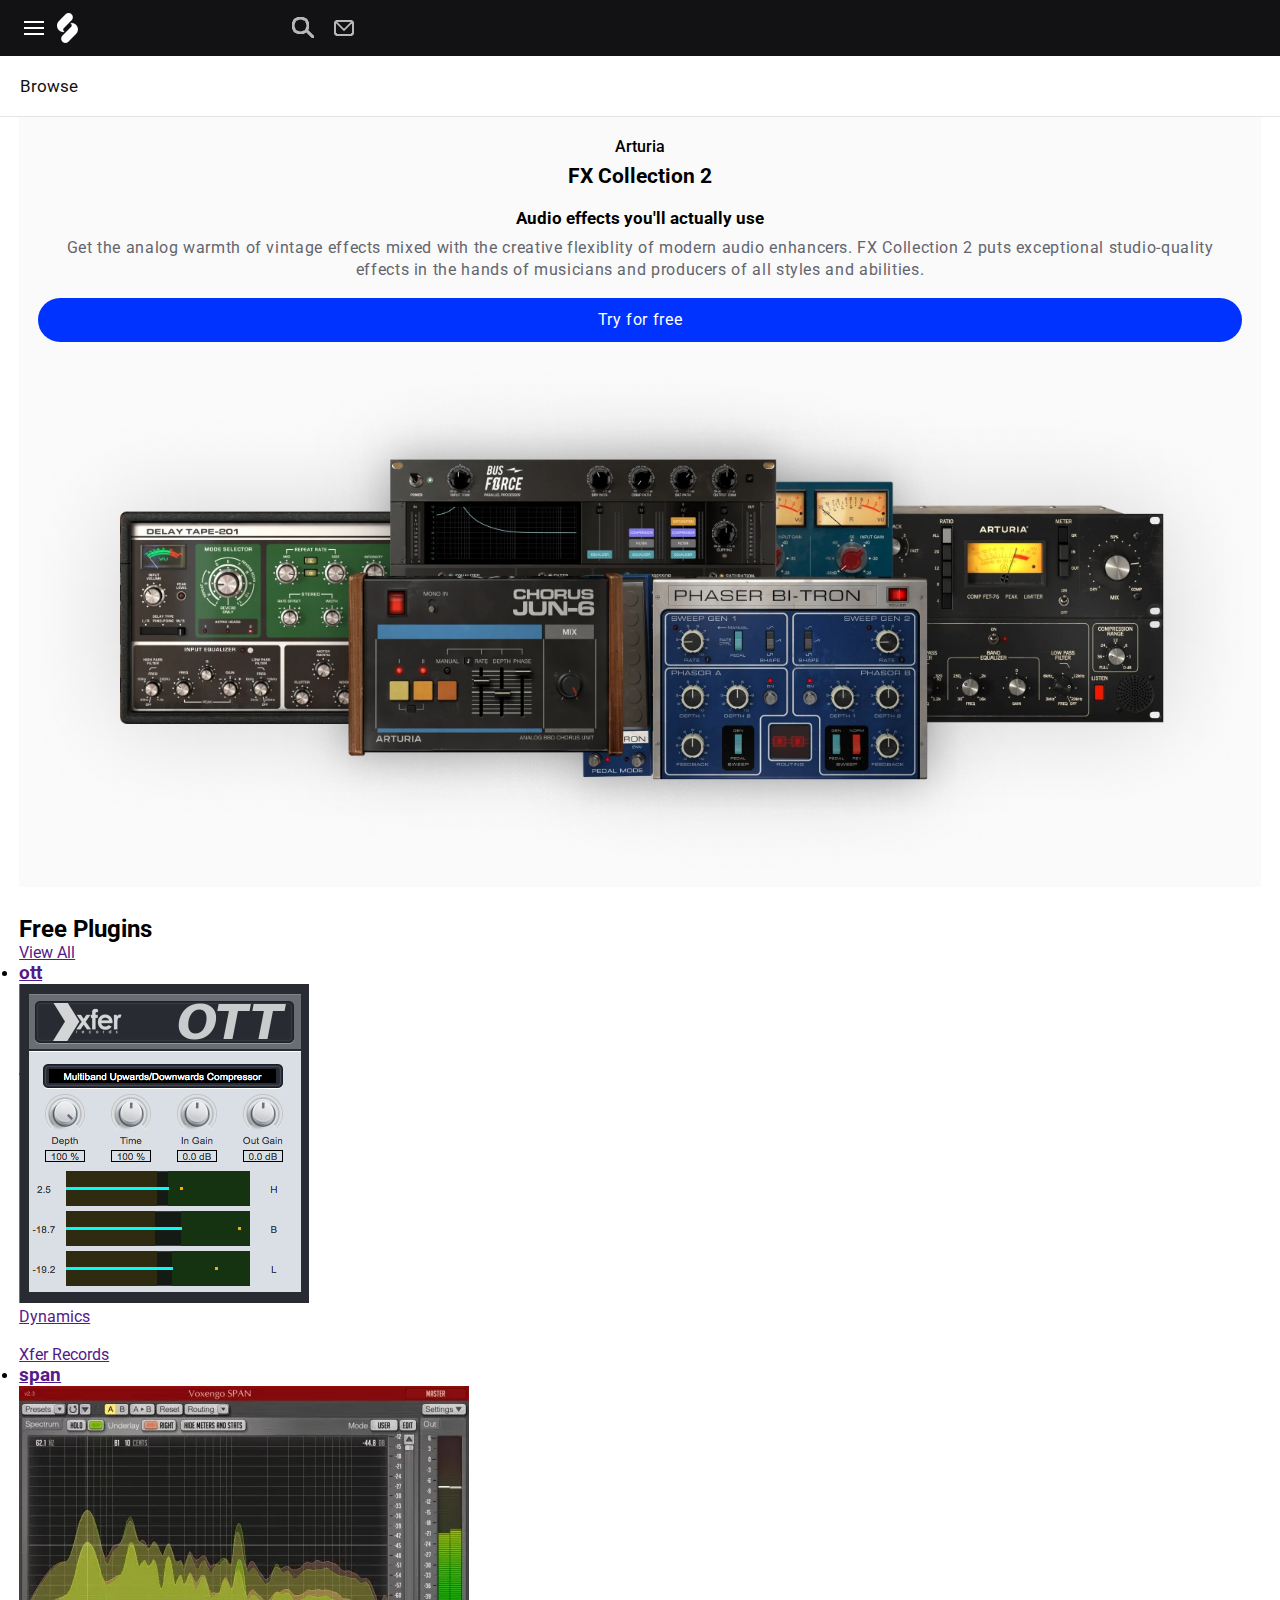
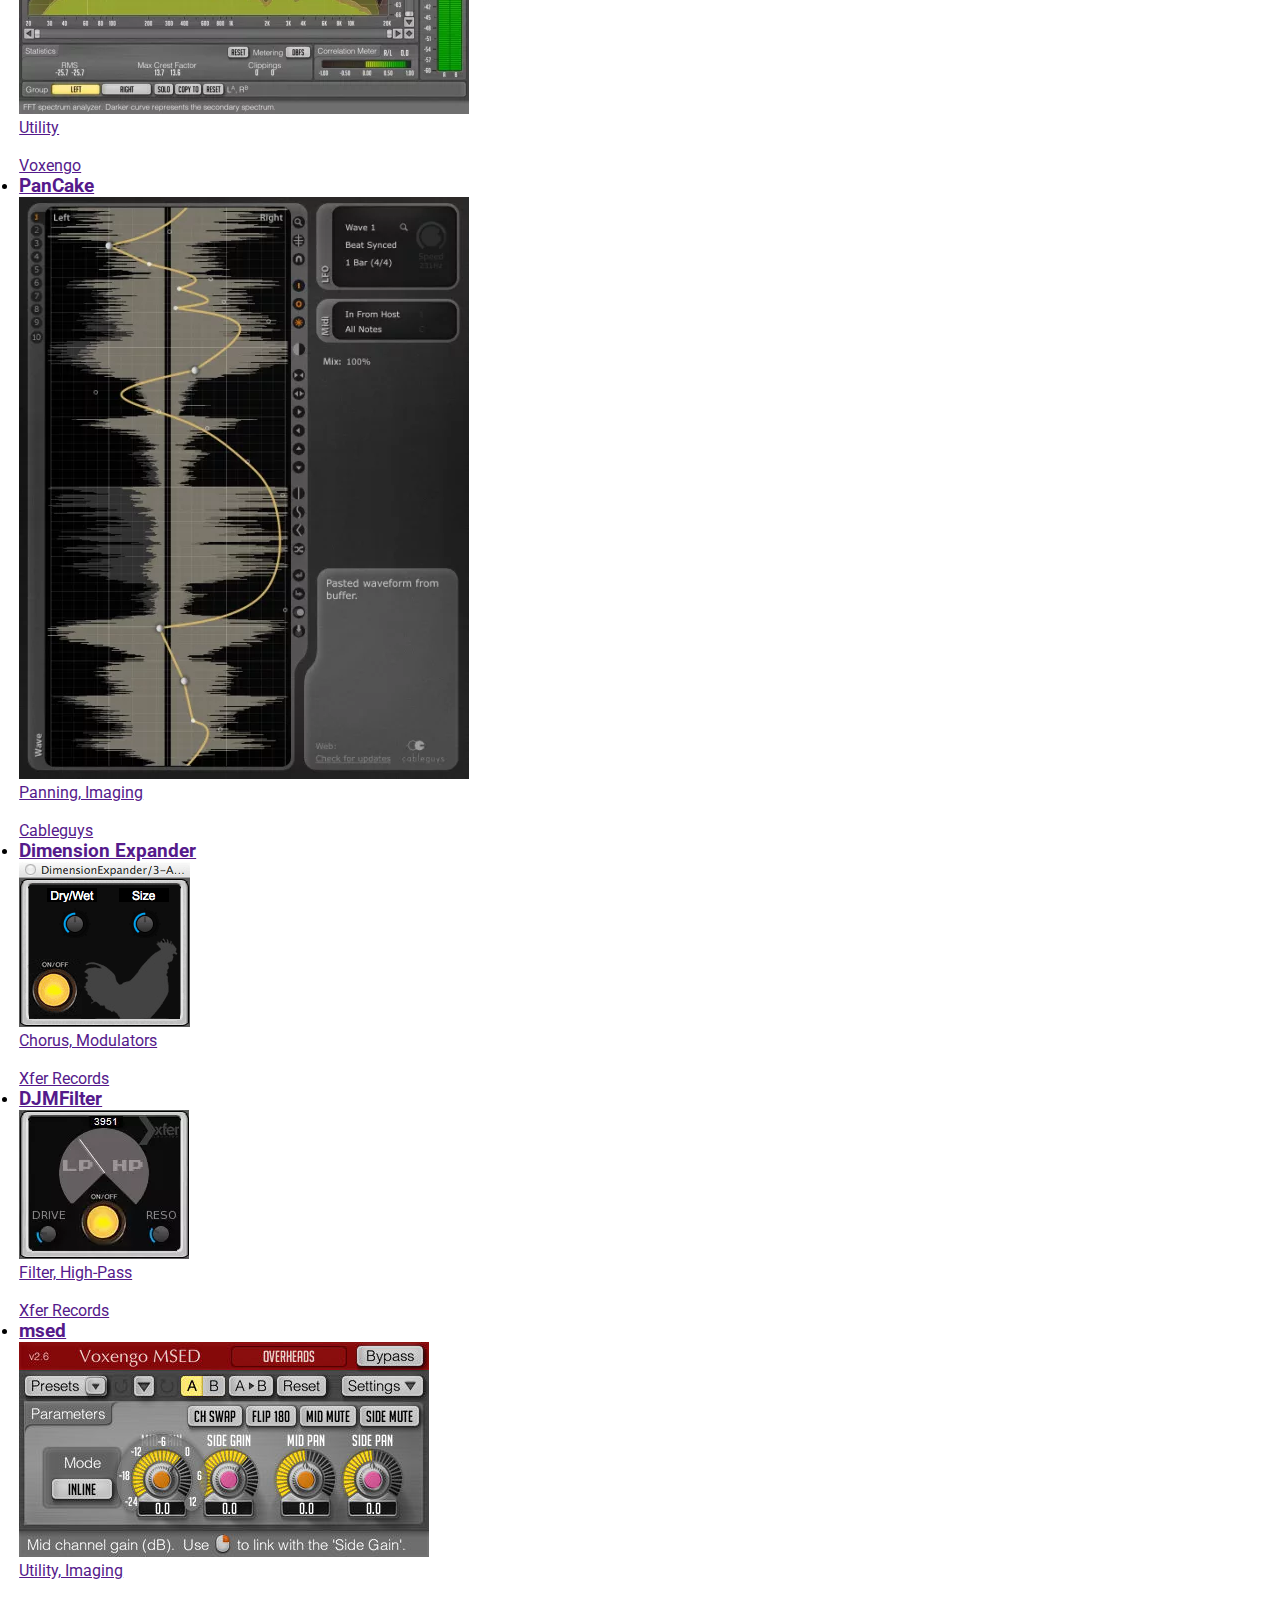
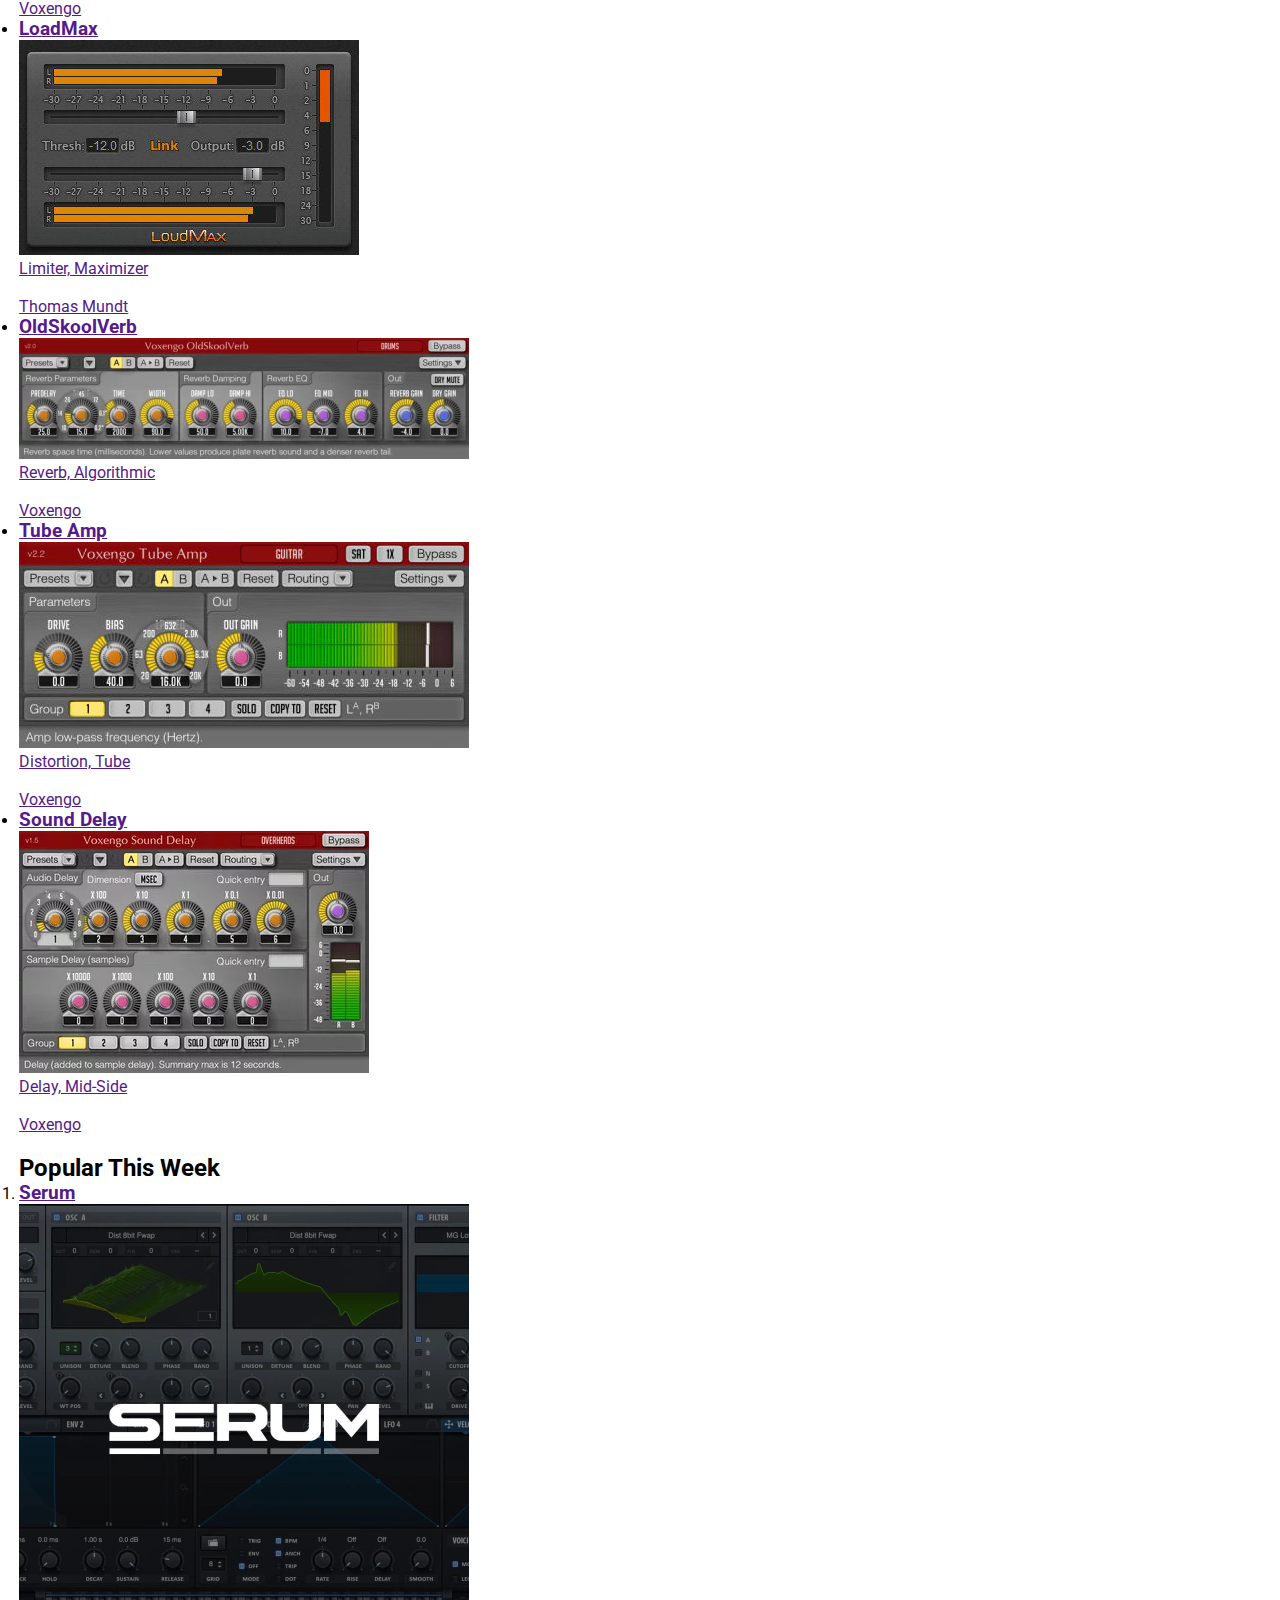
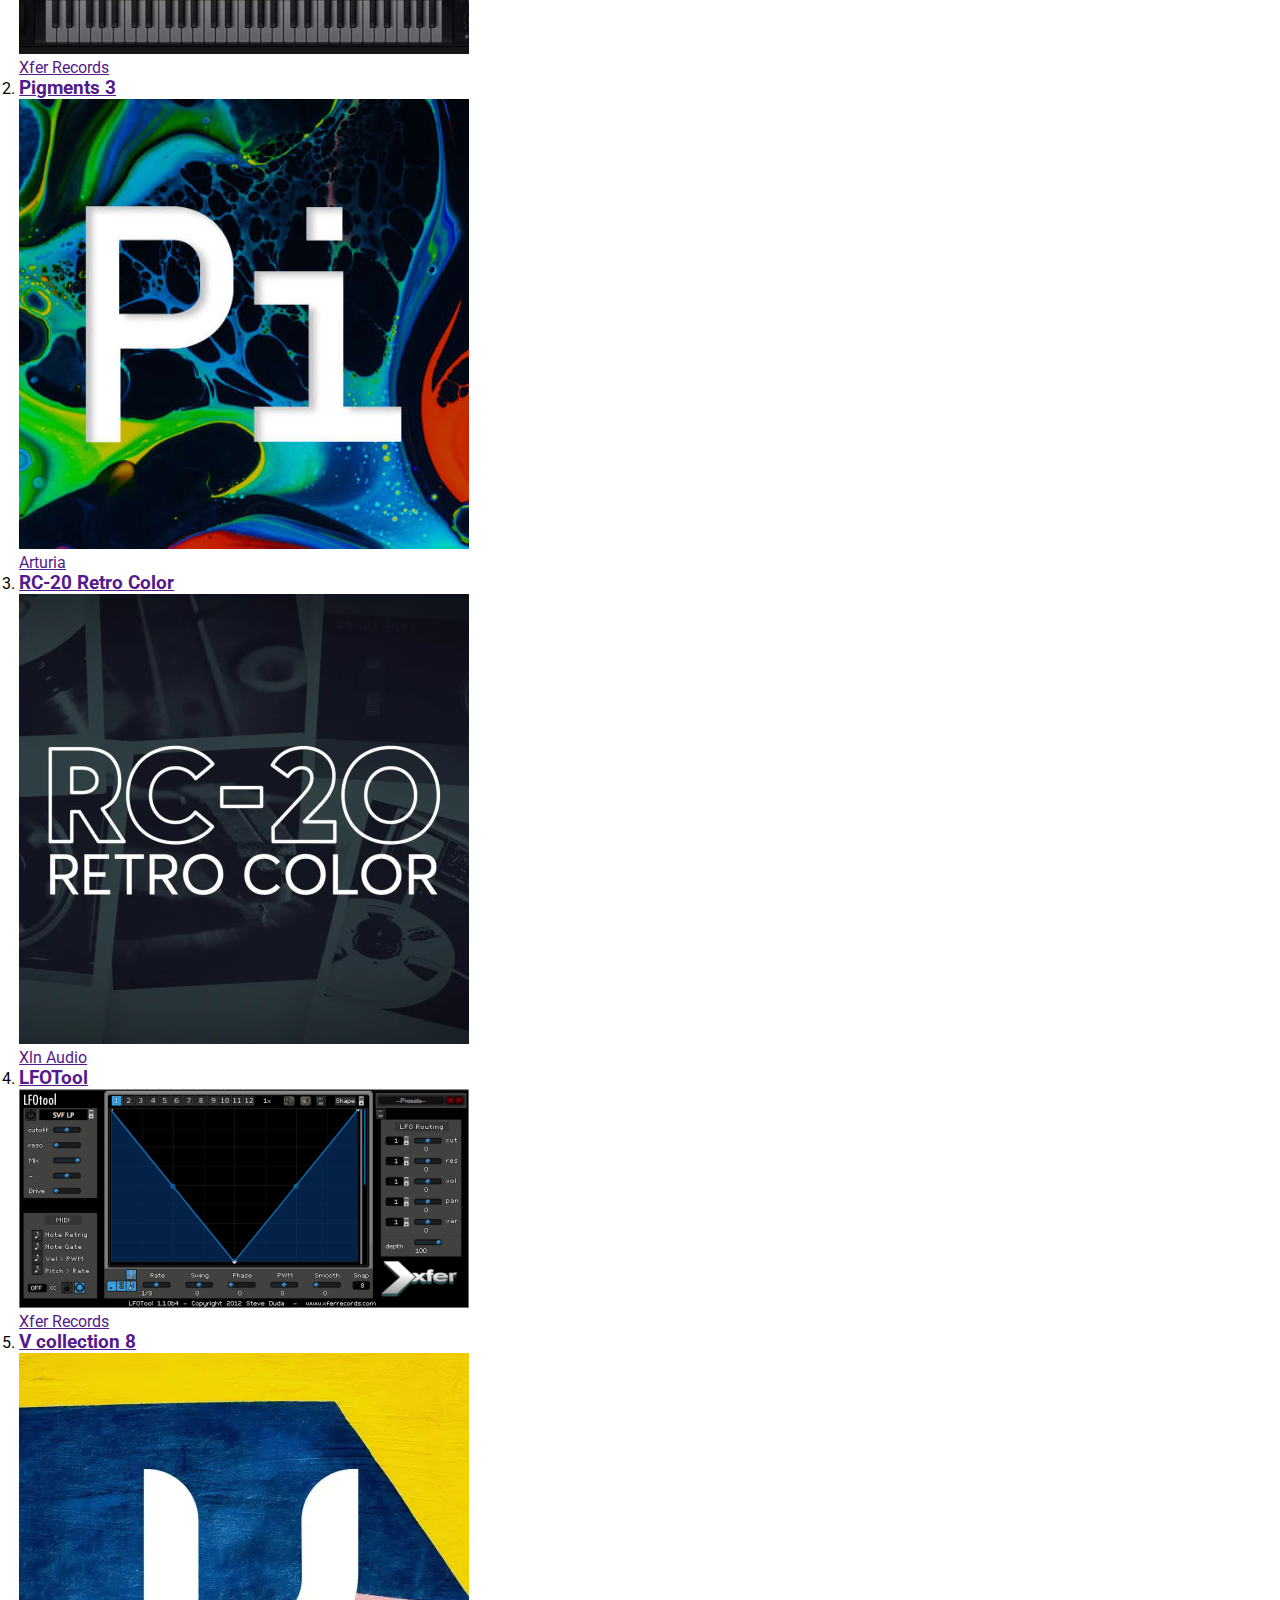
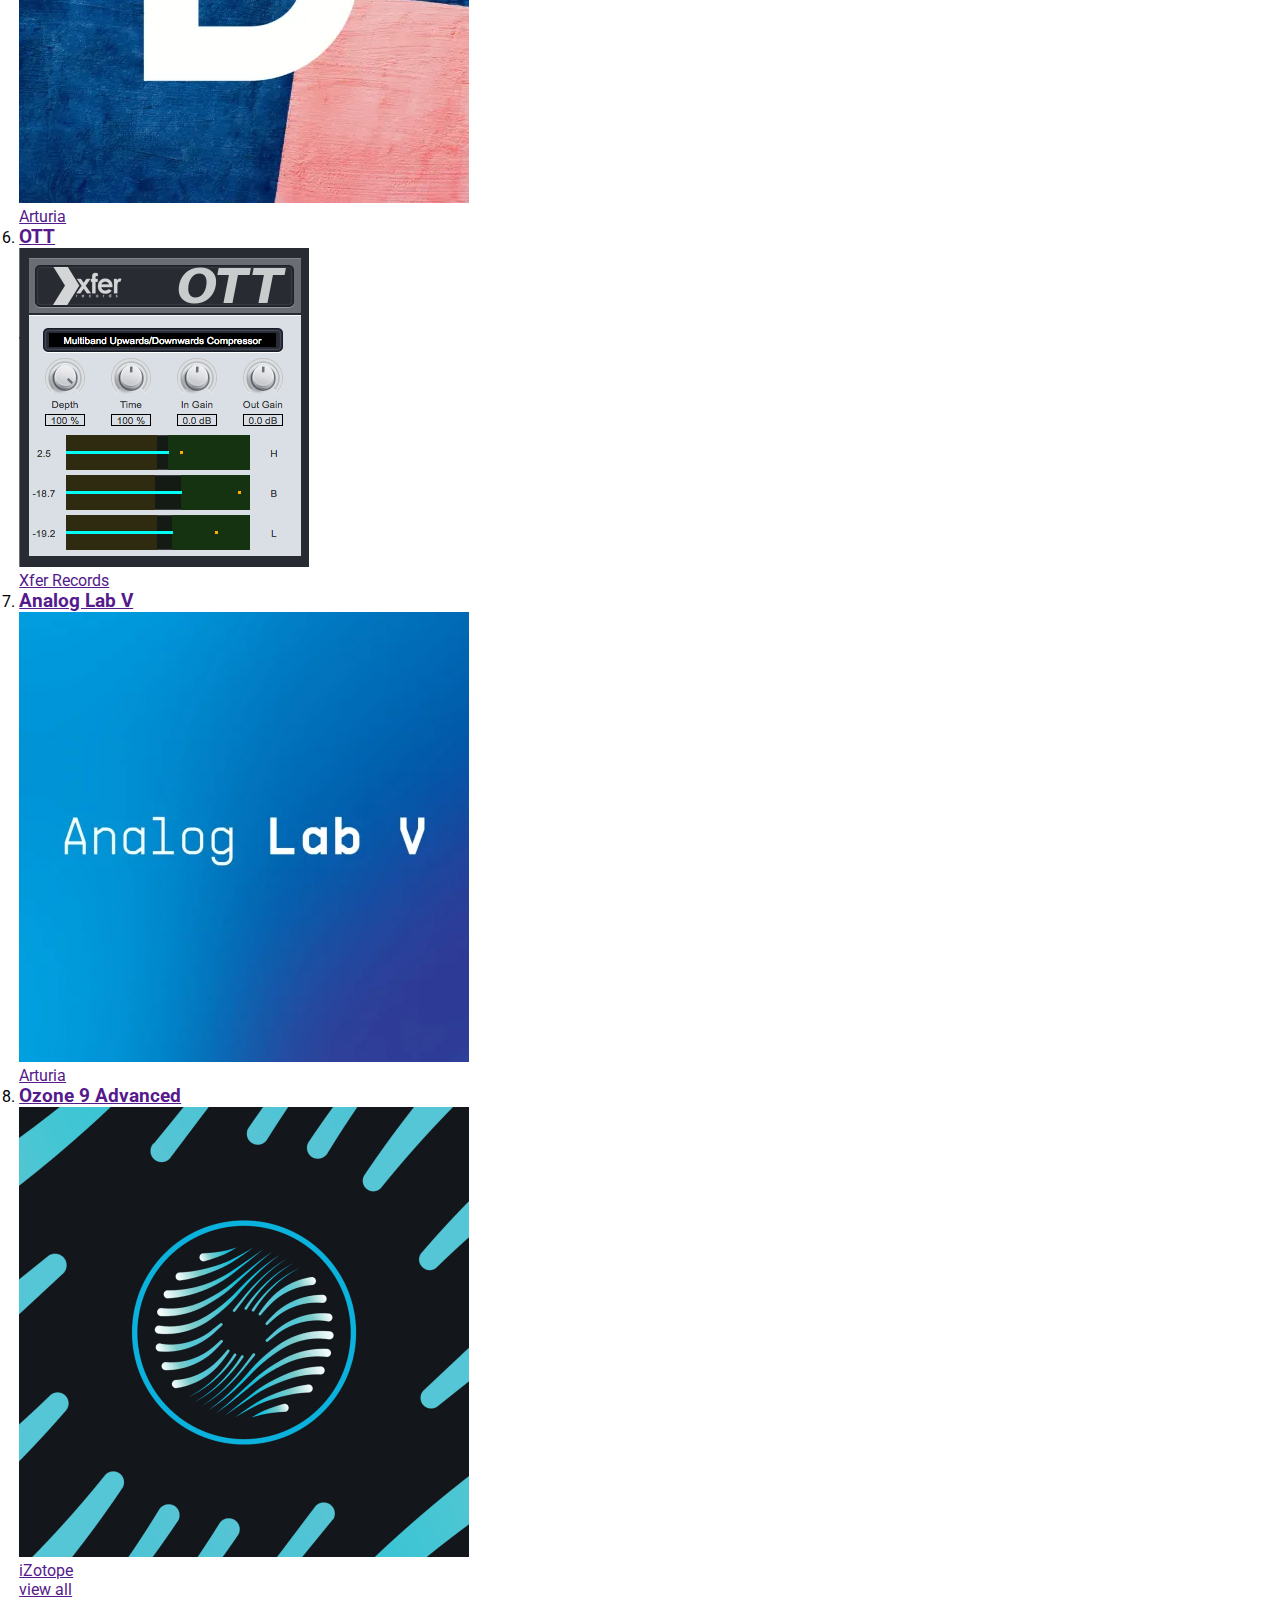
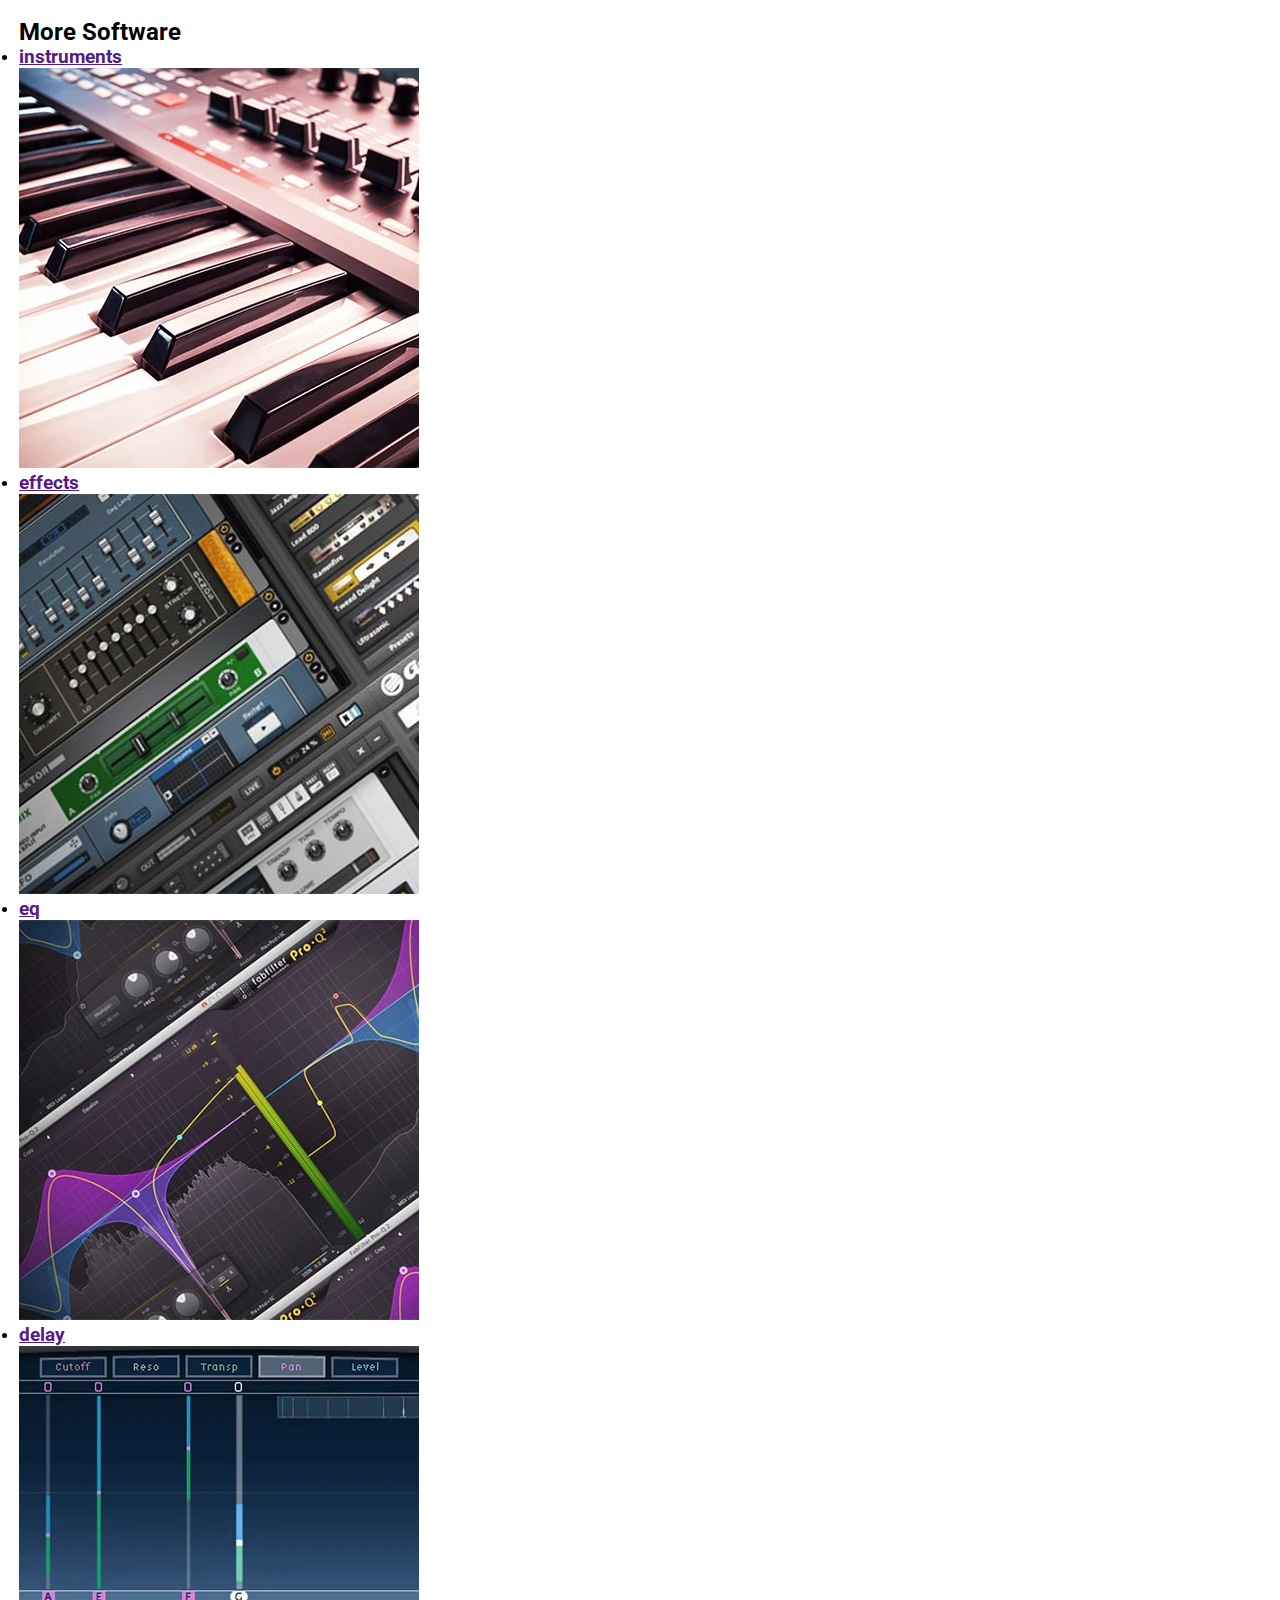
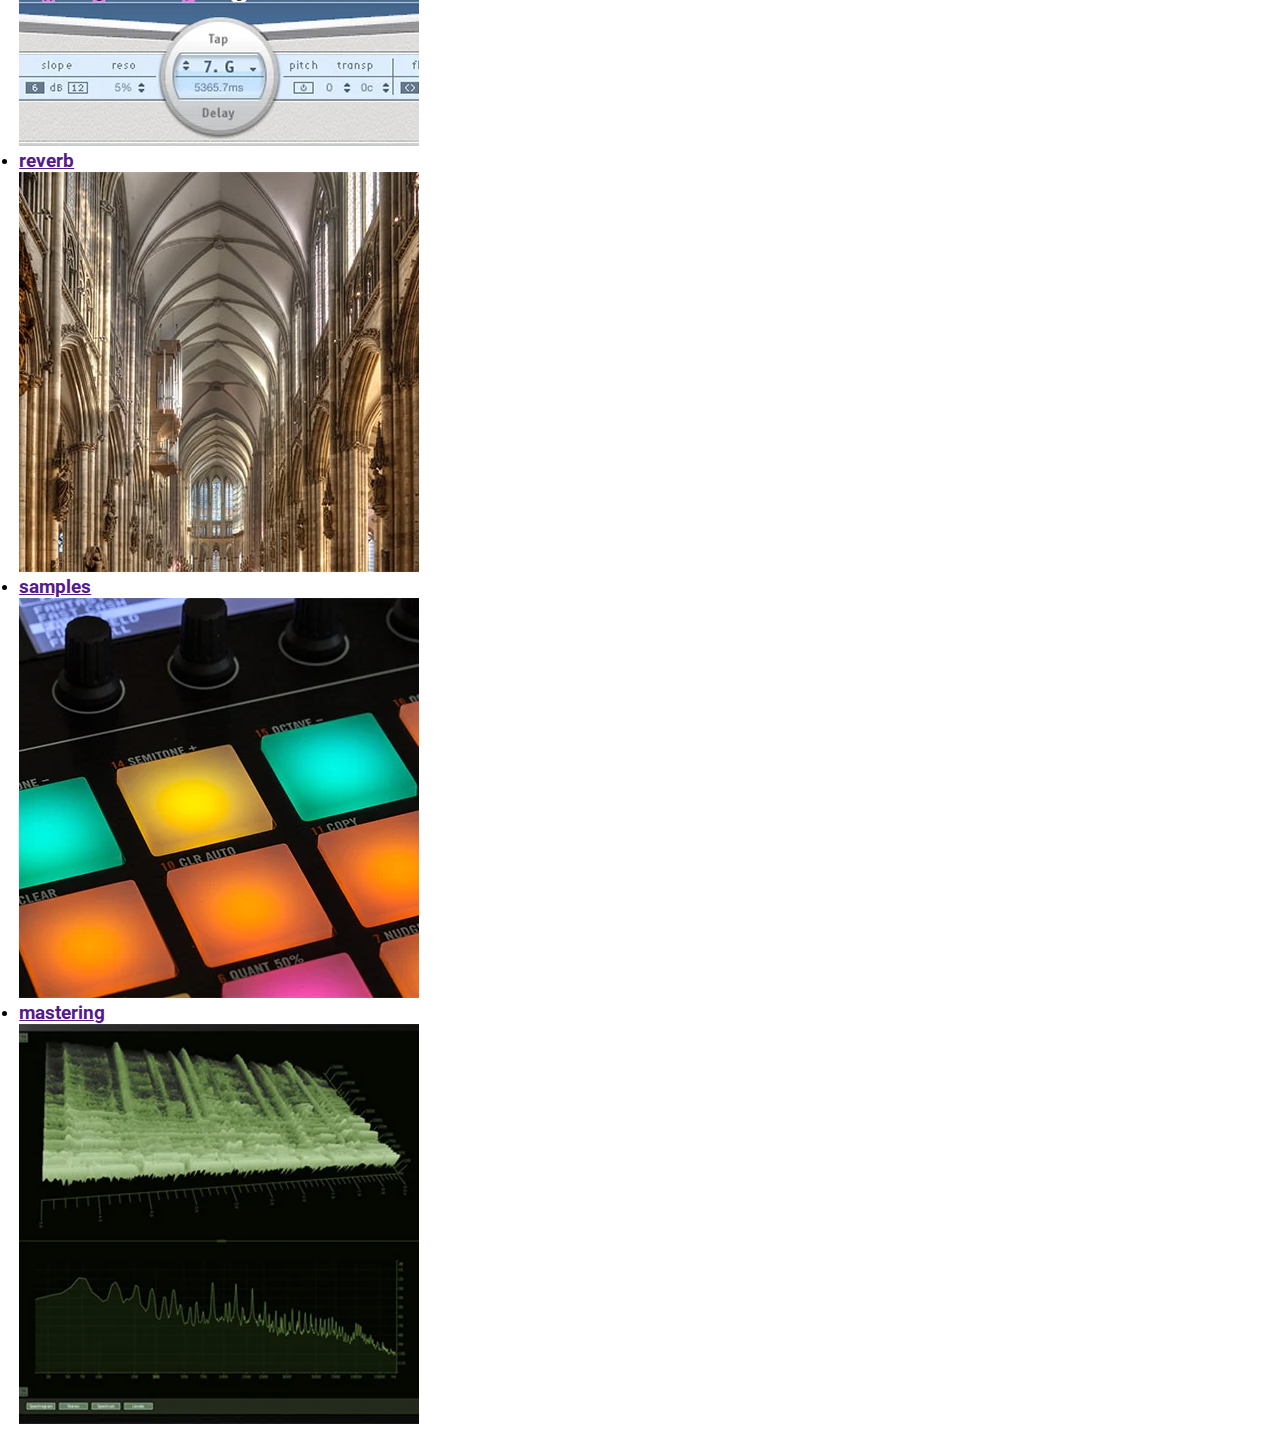
==== commit 76c38066: "Add files via upload" ====
--- a/plugins.html
+++ b/plugins.html
@@ -175,24 +175,6 @@
                         <p>Voxengo</p>
                     </a>
                 </li>
-                <li>
-                    <a href="">
-                        <h3>AnSpec</h3>
-                        <img src="./images/plugins/freeplugins/anspec.png" alt="">
-                        <p>Spectral-Analyzer</p>
-                        <img src="" alt="">
-                        <p>Voxengo</p>
-                    </a>
-                </li>
-                <li>
-                    <a href="">
-                        <h3>Tripple EQ 4</h3>
-                        <img src="./images/plugins/freeplugins/trippleeq4.jpg" alt="">
-                        <p></p>
-                        <img src="" alt="">
-                        <p>Voxengo</p>
-                    </a>
-                </li>
             </ul>
         </section>
 
@@ -304,30 +286,6 @@
                         <img src="./images/plugins/moresoftware/mastering.jpg" alt="computer visualized audiowaves">
                     </a>
                 </li>
-                <li>
-                    <a href="">
-                        <h3>distortion</h3>
-                        <img src="./images/plugins/moresoftware/distortion.jpg" alt="distortion plugin">
-                    </a>
-                </li>
-                <li>
-                    <a href="">
-                        <h3>compressor</h3>
-                        <img src="./images/plugins/moresoftware/compressor.jpg" alt="compressor plugin">
-                    </a>
-                </li>
-                <li>
-                    <a href="">
-                        <h3>vocal compressing</h3>
-                        <img src="./images/plugins/moresoftware/vocal.jpg" alt="computer visualized vocal cuts">
-                    </a>
-                </li>
-                <li>
-                    <a href="">
-                        <h3>drums</h3>
-                        <img src="./images/plugins/moresoftware/drums.jpg" alt="drums">
-                    </a>
-                </li>
             </ul>
         </section>
     </main>
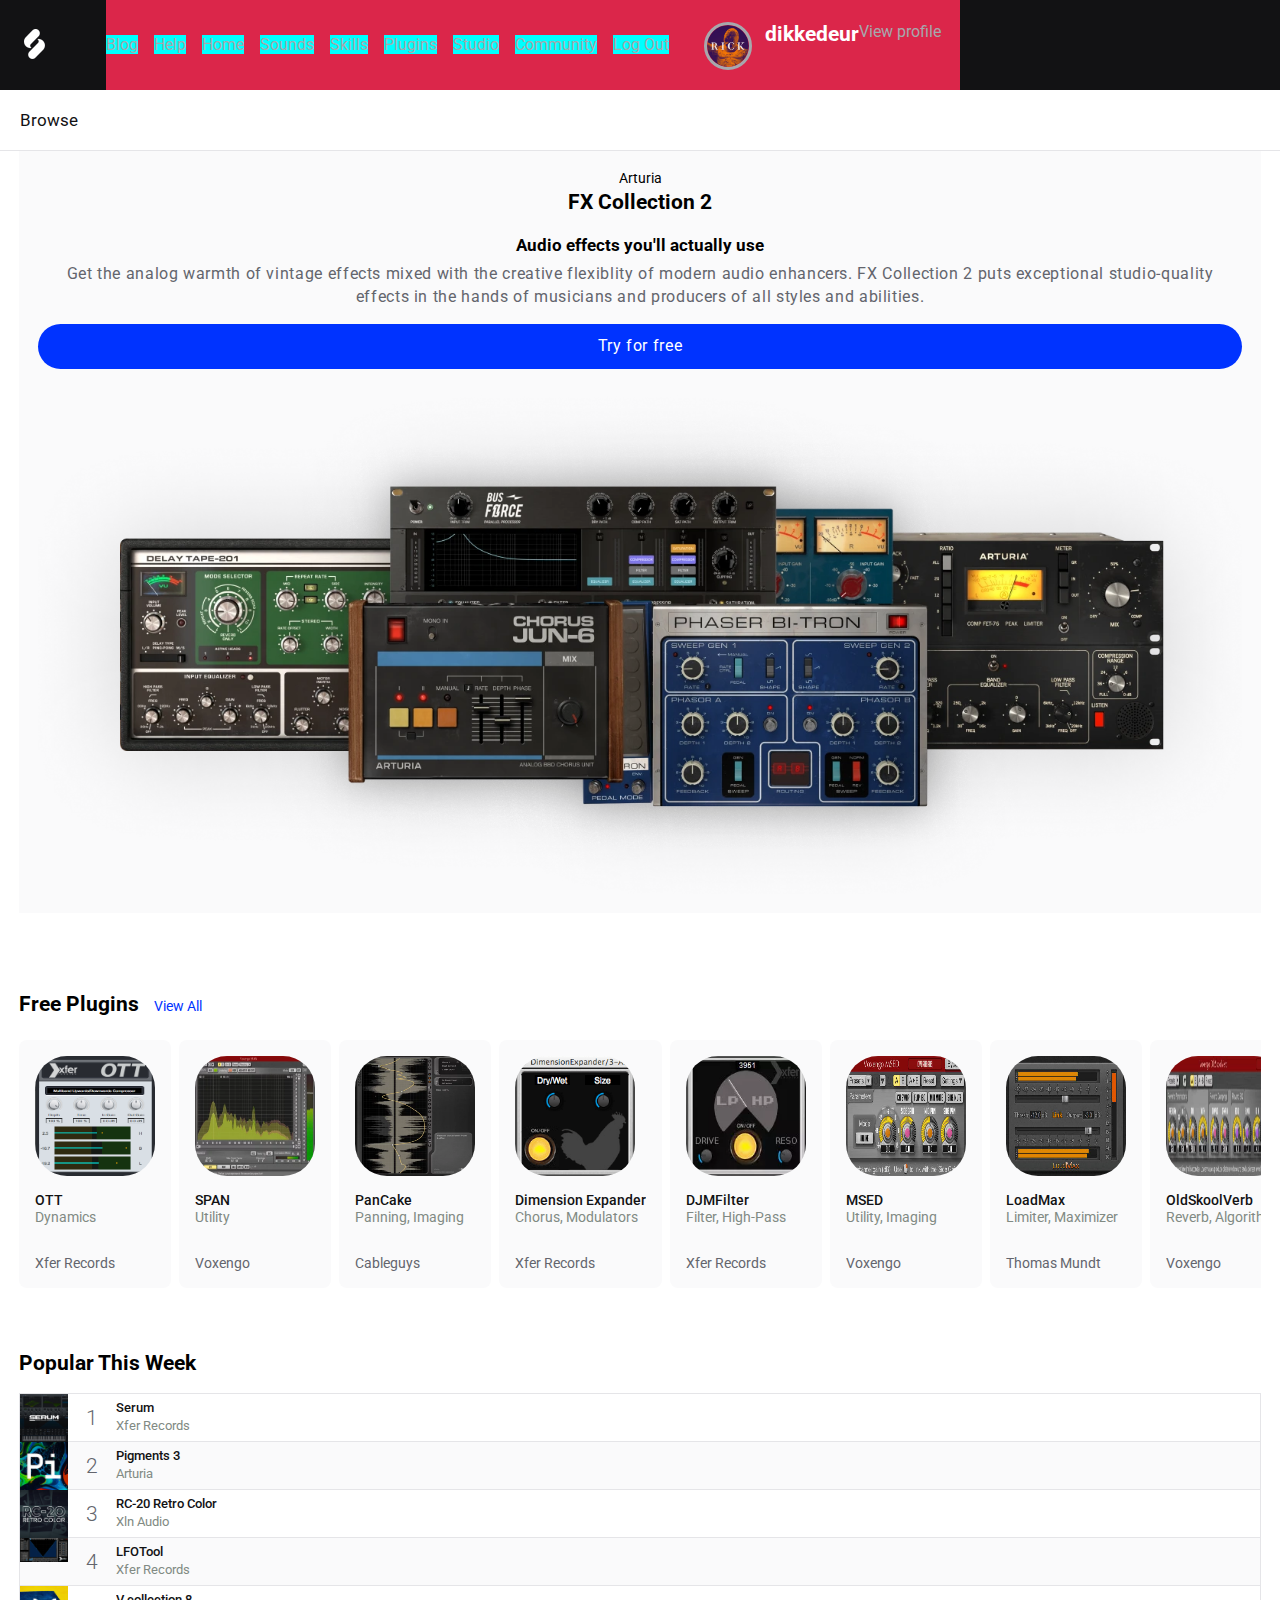
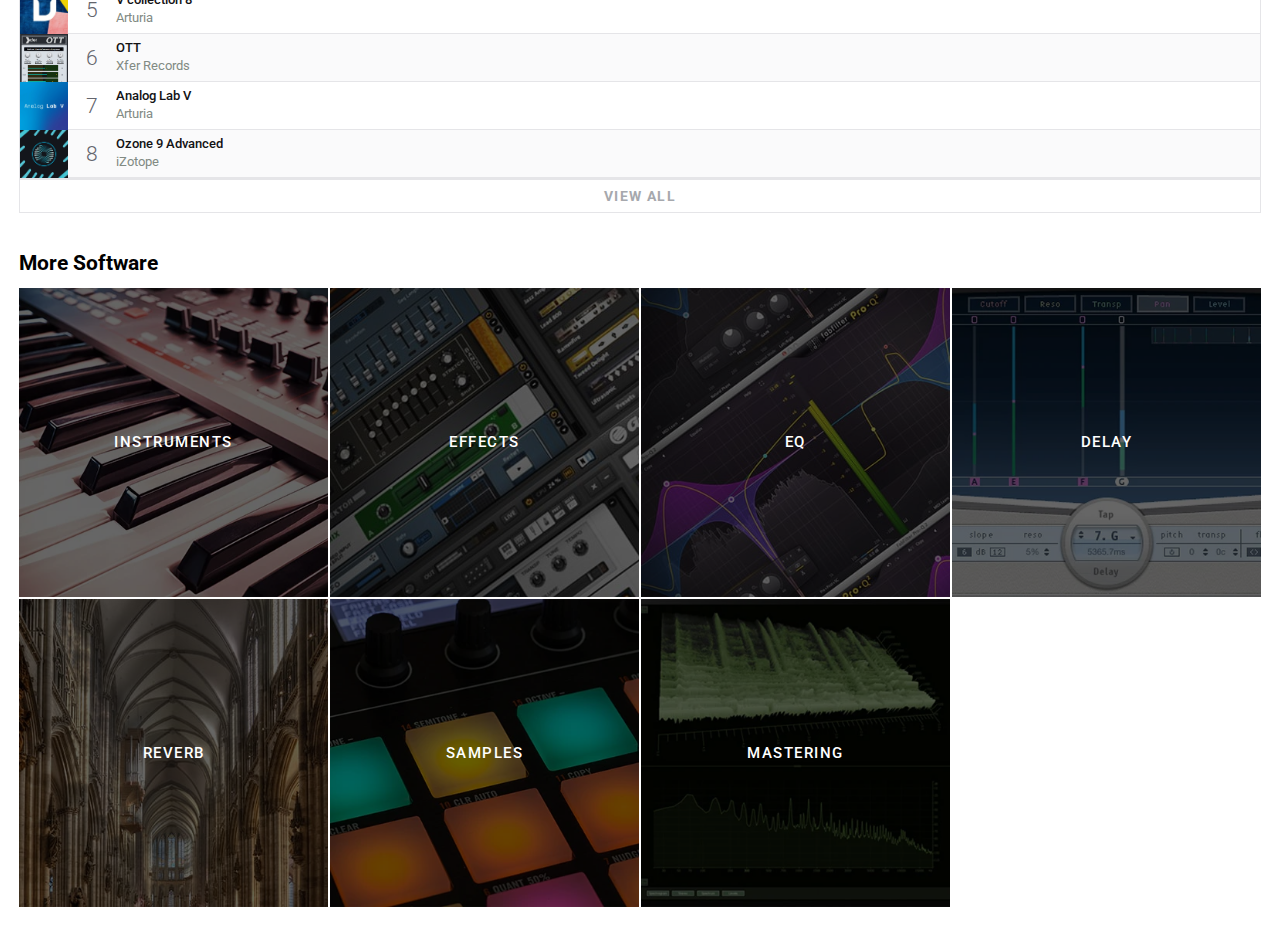
==== commit 80ee9a1d: "Add files via upload" ====
--- a/plugins.html
+++ b/plugins.html
@@ -26,19 +26,19 @@
 				<img src="./images/nav/profile-picture.png" alt="profile picture">
 				<p>View profile</p>
 			</a>
-			<ul>
-				<li><a href="index.html">Home</a></li>
-				<li><a>Sounds</a></li>
-				<li><a>Skills</a></li>
-				<li><a>Plugins</a></li>
-				<li><a>Studio</a></li>
-				<li><a>Community</a></li>
-				<li><a>Log Out</a></li>
-			</ul>
-			<ul>
-				<li><a>Blog</a></li>
-				<li><a>Help</a></li>
-			</ul>
+            <ul>
+                <li><a href="index.html">Home</a></li>
+                <li><a>Sounds</a></li>
+                <li><a>Skills</a></li>
+                <li><a>Plugins</a></li>
+                <li><a>Studio</a></li>
+                <li><a>Community</a></li>
+                <li><a>Log Out</a></li>
+            </ul>
+            <ul>
+                <li><a>Blog</a></li>
+                <li><a>Help</a></li>
+            </ul>
 		</nav>
 		<a href="index.html">
 			<img src="./images/nav/splice-white.png" alt="splice logo">
@@ -90,7 +90,6 @@
                         <h3>ott</h3>
                         <img src="./images/plugins/freeplugins/ott.jpg" alt="">
                         <p>Dynamics</p>
-                        <img src="" alt="">
                         <p>Xfer Records</p>
                     </a>
                 </li>
@@ -99,7 +98,6 @@
                         <h3>span</h3>
                         <img src="./images/plugins/freeplugins/span.jpg" alt="">
                         <p>Utility</p>
-                        <img src="" alt="">
                         <p>Voxengo</p>
                     </a>
                 </li>
@@ -108,7 +106,6 @@
                         <h3>PanCake</h3>
                         <img src="./images/plugins/freeplugins/pancake.jpg" alt="">
                         <p>Panning, Imaging</p>
-                        <img src="" alt="">
                         <p>Cableguys</p>
                     </a>
                 </li>
@@ -117,7 +114,6 @@
                         <h3>Dimension Expander</h3>
                         <img src="./images/plugins/freeplugins/dimensionexpander.png" alt="">
                         <p>Chorus, Modulators</p>
-                        <img src="" alt="">
                         <p>Xfer Records</p>
                     </a>
                 </li>
@@ -126,7 +122,6 @@
                         <h3>DJMFilter</h3>
                         <img src="./images/plugins/freeplugins/djmfilter.jpg" alt="">
                         <p>Filter, High-Pass</p>
-                        <img src="" alt="">
                         <p>Xfer Records</p>
                     </a>
                 </li>
@@ -135,7 +130,6 @@
                         <h3>msed</h3>
                         <img src="./images/plugins/freeplugins/msed.jpg" alt="">
                         <p>Utility, Imaging</p>
-                        <img src="" alt="">
                         <p>Voxengo</p>
                     </a>
                 </li>
@@ -144,7 +138,6 @@
                         <h3>LoadMax</h3>
                         <img src="./images/plugins/freeplugins/loudmax.jpg" alt="">
                         <p>Limiter, Maximizer</p>
-                        <img src="" alt="">
                         <p>Thomas Mundt</p>
                     </a>
                 </li>
@@ -153,7 +146,6 @@
                         <h3>OldSkoolVerb</h3>
                         <img src="./images/plugins/freeplugins/oldskoolverb.jpg" alt="">
                         <p>Reverb, Algorithmic</p>
-                        <img src="" alt="">
                         <p>Voxengo</p>
                     </a>
                 </li>
@@ -162,7 +154,6 @@
                         <h3>Tube Amp</h3>
                         <img src="./images/plugins/freeplugins/tubeamp.jpg" alt="">
                         <p>Distortion, Tube</p>
-                        <img src="" alt="">
                         <p>Voxengo</p>
                     </a>
                 </li>
@@ -171,7 +162,6 @@
                         <h3>Sound Delay</h3>
                         <img src="./images/plugins/freeplugins/sounddelay.jpg" alt="">
                         <p>Delay, Mid-Side</p>
-                        <img src="" alt="">
                         <p>Voxengo</p>
                     </a>
                 </li>
@@ -184,56 +174,64 @@
                 <li>
                     <a href="">
                         <h3>Serum</h3>
-                        <img src="./images/plugins/popular/serum.jpg" alt="Serum logo">
+                        <img src="./images/plugins/popular/serum.jpg" 
+                        alt="Serum logo">
                         <p>Xfer Records</p>
                     </a>
                 </li>
                 <li>
                     <a href="">
                         <h3>Pigments 3</h3>
-                        <img src="./images/plugins/popular/pigments3.jpg" alt="Pigments 3 logo">
+                        <img src="./images/plugins/popular/pigments3.jpg" 
+                        alt="Pigments 3 logo">
                         <p>Arturia</p>
                     </a>
                 </li>
                 <li>
                     <a href="">
                         <h3>RC-20 Retro Color</h3>
-                        <img src="./images/plugins/popular/rc20.jpg" alt="RC-20 Retro Color logo">
+                        <img src="./images/plugins/popular/rc20.jpg" 
+                        alt="RC-20 Retro Color logo">
                         <p>Xln Audio</p>
                     </a>
                 </li>
                 <li>
                     <a href="">
                         <h3>LFOTool</h3>
-                        <img src="./images/plugins/popular/lfotool.jpg" alt="LFO Tool interface image">
+                        <img src="./images/plugins/popular/lfotool.jpg" 
+                        alt="LFO Tool interface image">
                         <p>Xfer Records</p>
                     </a>
                 </li>
                 <li>
                     <a href="">
                         <h3>V collection 8</h3>
-                        <img src="./images/plugins/popular/vcollection8.jpg" alt="V Collection 8 logo">
+                        <img src="./images/plugins/popular/vcollection8.jpg" 
+                        alt="V Collection 8 logo">
                         <p>Arturia</p>
                     </a>
                 </li>
                 <li>
                     <a href="">
-                        <h3>OTT</h3>
-                        <img src="./images/plugins/popular/ott.jpg" alt="OTT interface image">
+                        <h3>ott</h3>
+                        <img src="./images/plugins/popular/ott.jpg" 
+                        alt="OTT interface image">
                         <p>Xfer Records</p>
                     </a>
                 </li>
                 <li>
                     <a href="">
                         <h3>Analog Lab V</h3>
-                        <img src="./images/plugins/popular/analoglabv.jpg" alt="Analog Lab 5 logo">
+                        <img src="./images/plugins/popular/analoglabv.jpg" 
+                        alt="Analog Lab 5 logo">
                         <p>Arturia</p>
                     </a>
                 </li>
                 <li>
                     <a href="">
                         <h3>Ozone 9 Advanced</h3>
-                        <img src="./images/plugins/popular/ozone9a.jpg" alt="Ozone 9 Advanced logo">
+                        <img src="./images/plugins/popular/ozone9a.jpg" 
+                        alt="Ozone 9 Advanced logo">
                         <p>iZotope</p>
                     </a>
                 </li>
@@ -247,37 +245,43 @@
                 <li>
                     <a href="">
                         <h3>instruments</h3>
-                        <img src="./images/plugins/moresoftware/instruments.jpg" alt="a keyboard">
+                        <img src="./images/plugins/moresoftware/instruments.jpg" 
+                        alt="a keyboard">
                     </a>
                 </li>
                 <li>
                     <a href="">
                         <h3>effects</h3>
-                        <img src="./images/plugins/moresoftware/effects.jpg" alt="synthesizer rack">
+                        <img src="./images/plugins/moresoftware/effects.jpg" 
+                        alt="synthesizer rack">
                     </a>
                 </li>
                 <li>
                     <a href="">
                         <h3>eq</h3>
-                        <img src="./images/plugins/moresoftware/eq.jpg" alt="equalizer plugin">
+                        <img src="./images/plugins/moresoftware/eq.jpg" 
+                        alt="equalizer plugin">
                     </a>
                 </li>
                 <li>
                     <a href="">
                         <h3>delay</h3>
-                        <img src="./images/plugins/moresoftware/delay.jpg" alt="delay plugin">
+                        <img src="./images/plugins/moresoftware/delay.jpg" 
+                        alt="delay plugin">
                     </a>
                 </li>
                 <li>
                     <a href="">
                         <h3>reverb</h3>
-                        <img src="./images/plugins/moresoftware/reverb.jpg" alt="churchhall">
+                        <img src="./images/plugins/moresoftware/reverb.jpg" 
+                        alt="churchhall">
                     </a>
                 </li>
                 <li>
                     <a href="">
                         <h3>samples</h3>
-                        <img src="./images/plugins/moresoftware/samplers.jpg" alt="drumpad">
+                        <img src="./images/plugins/moresoftware/samplers.jpg" 
+                        alt="drumpad">
                     </a>
                 </li>
                 <li>
@@ -289,4 +293,6 @@
             </ul>
         </section>
     </main>
+
+    <script src="scripts/script.js"></script>
 </body>--- a/styles/style.css
+++ b/styles/style.css
@@ -35,6 +35,7 @@
   position: sticky;
   top: 0;
   z-index: 9999;
+  position: relative;
 }
 
 header a {
@@ -52,7 +53,8 @@
   margin-left: 12.5em;
   gap: 1.2em;
   align-items: center;
-
+  position: absolute;
+  right: 0;
 }
 
 
@@ -78,6 +80,7 @@
   background-color:var(--header-color);
   height: 667px;
   width: 250px;
+  margin-right: 20em;
 
   transform: translateX(-100%);
   transition:.5s;
@@ -181,7 +184,10 @@
   text-decoration: none;
   color:var(--main-blue);
   font-size: .9em;
-
+}
+
+.new h3 + a:hover {
+  text-decoration: underline;
 }
 
 .new ul {
@@ -383,6 +389,10 @@
   font-size: .9em;
 }
 
+.popular h2 + a:hover {
+  text-decoration: underline;
+}
+
 .popular ol {
   margin: 0;
   padding: 0;
@@ -401,6 +411,10 @@
   grid-template-rows: 50% 50%;
   text-decoration: none;
   color:var(--font-black);
+}
+
+.popular li a:hover {
+  background-color: var(--almost-white);
 }
 
 .popular a img {
@@ -672,10 +686,10 @@
 }
 
 .highlight h2 {
-  font-size: 1em;
-  font-weight: 500;
+  font-size: 0.9em;
+  font-weight: 400;
   order: -1;
-  margin-bottom: .5em;
+  margin-bottom: .2em;
 }
 
 .highlight h3 {
@@ -695,12 +709,121 @@
   background-color: var(--main-blue);
   border-radius: 2em;
   padding: .7em 1em;
-}
+
+  transition: .3s;
+}
+
+.highlight p + p:hover {
+  background-color: var(--accent-red);
+}
+
+.highlight p + p:active {
+  background-color: var(--header-color);
+  color: var(--background-color);
+  transition: 0s;
+}
+
+
+
+
 /*####################################
 ###### PLUGINS SECTION 3: FREE #######
 ####################################*/
 .free {
-  margin: 1.2em;
+  position: relative;
+  padding: 1.2em;
+}
+
+.free h2 {
+  margin-top: 1.5em;
+  font-size: 1.3em;
+  display: inline-block;
+  margin-right: .5em;
+}
+
+.free h2 + a {
+  text-decoration: none;
+  color:var(--main-blue);
+  font-size: .9em;
+}
+
+.free h2 + a:hover {
+  text-decoration: underline;
+}
+
+.free ul {
+  display: flex;
+  gap: 2em;
+  overflow-x: auto;
+  scroll-snap-type: x mandatory;
+  overscroll-behavior: none;
+  list-style-type: none;
+  margin: 1.5em 0 1em 0;
+  padding: 0 1em;
+
+  /* scrollbar verbergen maar wel functionaliteit behouden: 
+  bron: https://blog.hubspot.com/website/hide-scrollbar-css */
+  -ms-overflow-style: none; /* for Internet Explorer, Edge */
+  scrollbar-width: none; /* for Firefox */
+}
+
+.free ul::-webkit-scrollbar {
+  display: none; /* for Chrome, Safari, and Opera */
+}
+
+.free li {
+  width: 180px;
+  scroll-snap-align: start;
+  padding: 1em;
+  background-color:var(--almost-white);
+  border-radius: .5em;
+  margin-right: -1.5em;
+}
+
+.free h3 {
+  font-size: .9em;
+  font-weight: 500;
+  color:var(--header-color);
+  overflow: hidden;
+  white-space: nowrap;
+  text-overflow: ellipsis;
+}
+
+.free li:nth-child(1) h3 {
+  text-transform: uppercase;
+}
+
+.free li:nth-child(2) h3 {
+  text-transform: uppercase;
+}
+
+.free li:nth-child(6) h3 {
+  text-transform: uppercase;
+}
+
+.free p {
+  font-size: .9em;
+  font-weight: 400;
+  color:var(--grey3);
+}
+
+.free p + p {
+  color:var(--grey4);
+  padding-top: 2em;
+}
+
+.free li a {
+  display: flex;
+  flex-direction: column;
+  text-decoration: none;
+}
+
+.free img {
+  width: 120px;
+  height: 120px;
+  border-radius: 2em;
+  order: -1;
+  margin-bottom: 1em;
 }
 
 
@@ -709,9 +832,106 @@
 ##### PLUGINS SECTION 4: PLUGINS #####
 ####################################*/
 .plugins {
-  margin: 1.2em;
-}
-
+  padding: 1.2em;
+}
+
+.plugins h2 {
+  font-size: 1.3em;
+  display: inline-block;
+  margin: .4em .5em .9em 0;
+}
+
+.plugins ol {
+  margin: 0;
+  padding: 0;
+  list-style: none;
+  counter-reset: popular;
+  border: solid 1px var(--grey-light);
+}
+
+.plugins ol li {
+  counter-increment: popular;
+  border-bottom: solid 1px var(--grey-light);
+}
+
+.plugins ol li:nth-child(even) {
+  background-color: var(--almost-white);
+}
+
+.plugins li a {
+  display:grid;
+  grid-template-columns: 3em 3em 1fr;
+  grid-template-rows: 50% 50%;
+  text-decoration: none;
+  color:var(--font-black);
+  height: 47px;
+}
+
+.plugins li a:hover {
+  background-color: var(--almost-white);
+  text-decoration: underline;
+}
+
+.plugins a img {
+  grid-column-start: 1;
+  grid-row-start: 1;
+  grid-row-end: 3;
+  width: 100%;
+}
+
+.plugins a h3 {
+  grid-column-start: 3;
+  grid-row-start: 1;
+  margin: 0;
+  overflow: hidden;
+  white-space: nowrap;
+  text-overflow: ellipsis;
+  font-weight: 500;
+  font-size: .8em;
+  padding: 0.4em 0 0 0;
+  color: var(--header-color);
+}
+
+.plugins ol li:nth-child(6) a h3 {
+  text-transform: uppercase;
+}
+
+.plugins a p {
+  grid-column-start: 3;
+  grid-row-start: 2;
+  margin: 0;
+  font-size: 0.8em;
+  font-weight: 400;
+  color:var(--grey3);
+}
+
+.plugins li a::before {
+  content: counter(popular);
+  justify-self: center;
+  align-self: center;
+  grid-row-start: 1;
+  grid-row-end: 3;
+  font-size: 1.3em;
+  font-weight: 300;
+  color: var(--grey4);
+}
+
+.plugins ol + a {
+  display: block;
+  text-align: center;
+  text-decoration: none;
+  color: var(--grey1);
+  text-transform: uppercase;
+  font-weight: bold;
+  letter-spacing: 0.1em;
+  font-size: 0.9em;
+  border: solid 1px var(--grey-light);
+  padding: .5em
+}
+
+.plugins ol + a:hover {
+  background-color: var(--almost-white);
+}
 
 
 /*####################################
@@ -720,6 +940,46 @@
 .more {
   margin: 1.2em;
 }
+
+.more h2 {
+  font-size: 1.3em;
+  margin-bottom: .6em;
+}
+
+.more ul {
+  display: grid;
+  grid-template-columns: 1fr 1fr;
+  list-style: none;
+  grid-gap: 2px;
+}
+
+.more a {
+  display: block;
+  position: relative;
+}
+
+.more img {
+  width: 100%;
+  filter: brightness(40%);
+  display: block;
+}
+.more img:hover {
+  filter: brightness(25%);
+}
+.more h3 {
+  color: var(--font-white);
+  position: absolute;
+  top: 50%;
+  left: 50%;
+  transform: translate(-50%, -50%);
+  text-align: center;
+  z-index: 1;
+  text-transform: uppercase;
+  font-size: 0.95em;
+  letter-spacing: .1em;
+  font-weight: 500;
+}
+
 
 
 
@@ -751,6 +1011,10 @@
   list-style: none;
 }
 
+footer li img:hover {
+  filter: brightness(70%);
+}
+
 footer li:nth-of-type(1) img {
   width: 1em;
 }
@@ -792,6 +1056,56 @@
 
 
 @media only screen and (min-width: 768px) {
+  header {
+    height: auto;
+    justify-content: space-between;
+  }
+
+  header button {
+    display: none;
+  }
+
+  header nav {
+    position: relative;
+    transform: none;
+    background-color: var(--accent-red);
+    display: flex;
+    width: auto;
+    height: auto;
+    gap: 1em;
+    align-items: center;
+    flex-direction: row-reverse;
+    /* tegen deze zeggen dat hij mag groeien */
+  }
+
+  header nav ul {
+    display: flex;
+    align-items: center;
+    gap: 1em;
+    /* bij de nav ul's en a de order veranderen */
+  }
+
+  nav ul:first-of-type {
+    margin-bottom: 0;
+  }
+
+  header nav ul li {
+    flex-shrink: 0;
+    margin: 0;
+  }
+
+  header nav ul a {
+    background-color: aqua;
+  }
+  header > a:first-of-type {
+    order: -1;
+  }
+
+  header div {
+    display: none;
+  }
+  
+
   .hero h1 {
     font-size: 3em;
   }
@@ -873,6 +1187,9 @@
     margin: 0 auto;
   }
 
+  .more ul {
+    grid-template-columns: 1fr 1fr 1fr 1fr;
+  }
 }
 
 @media only screen and (min-width: 992px) {
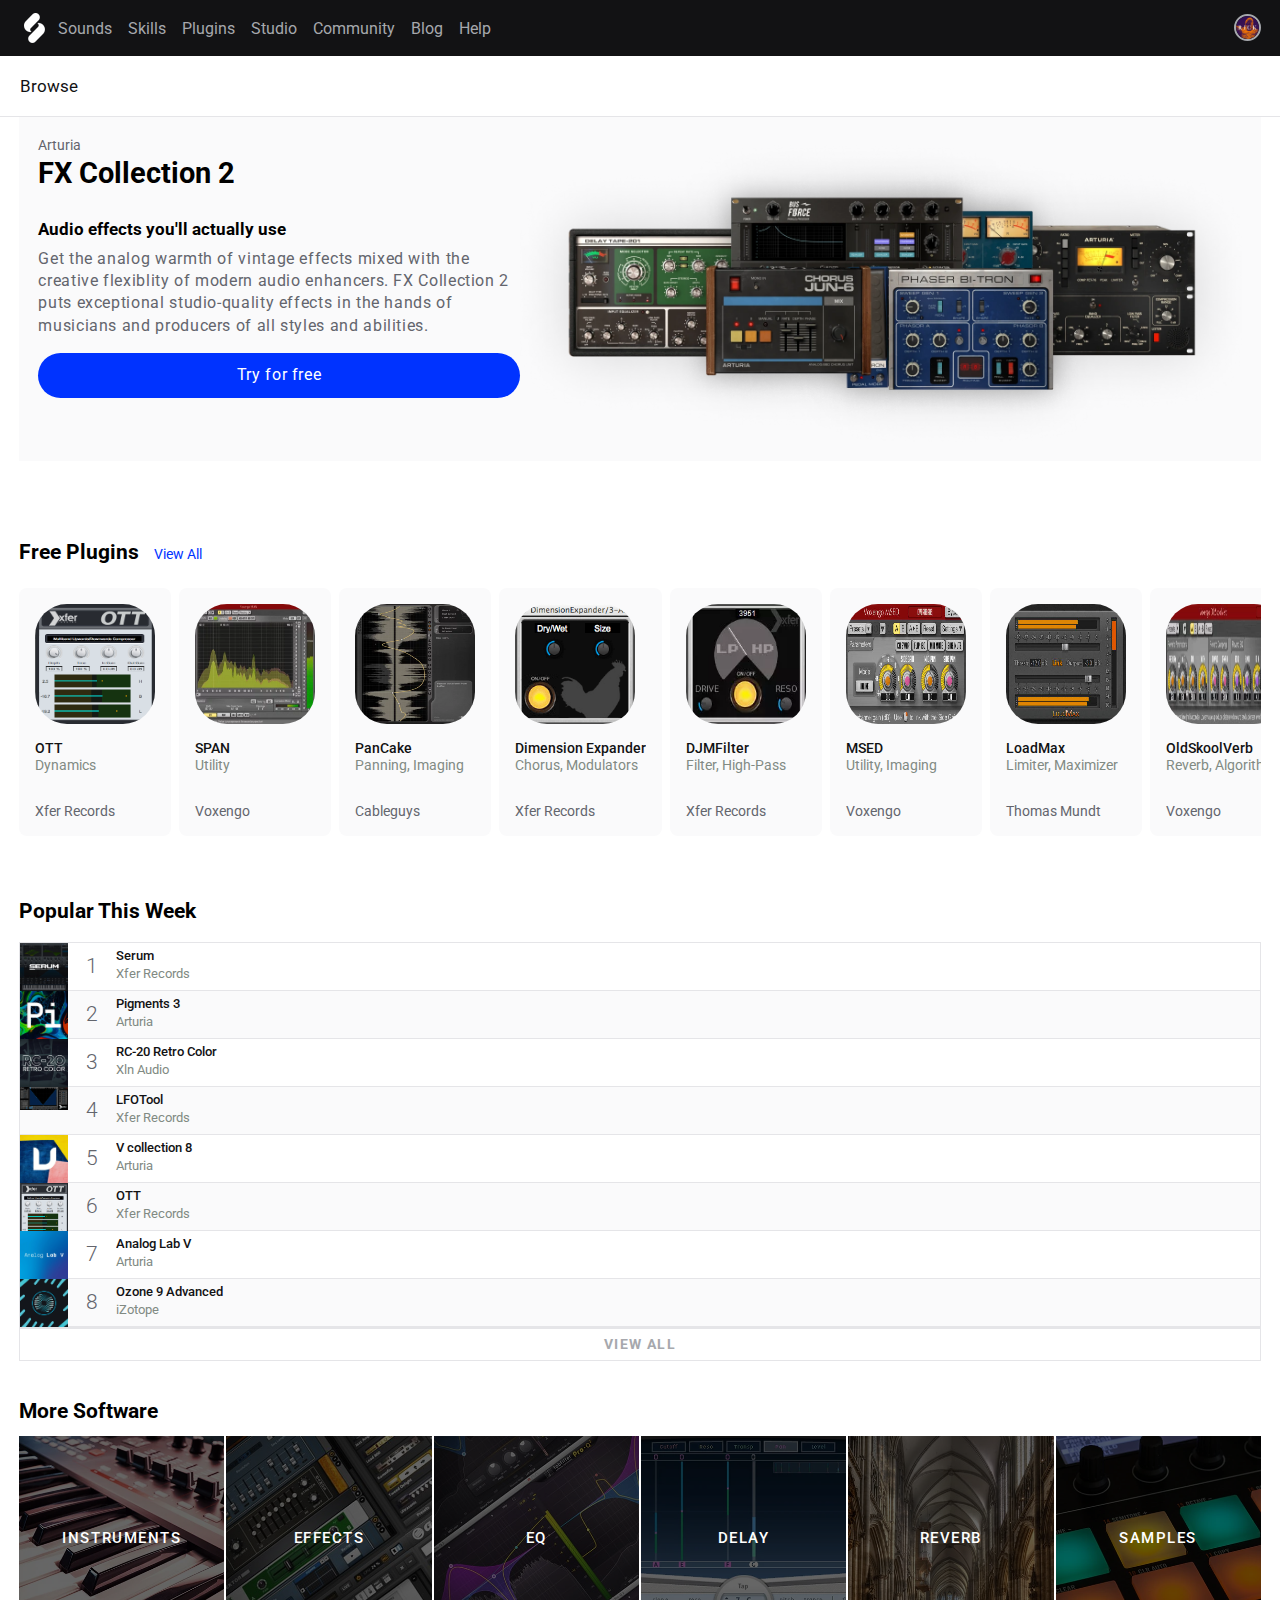
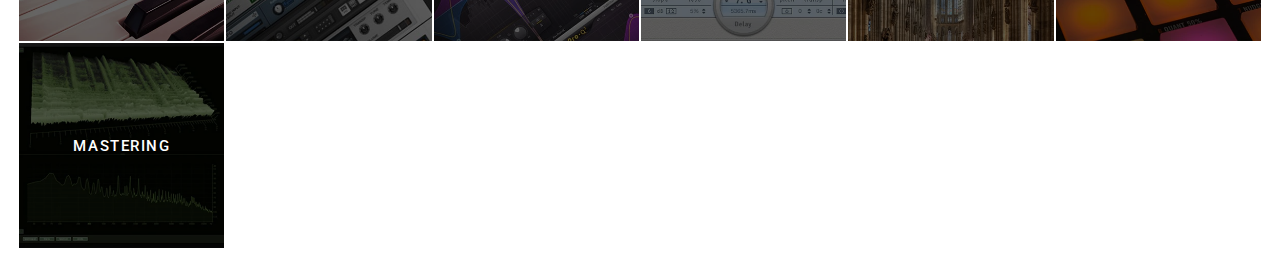
==== commit 48b9d71b: "Add files via upload" ====
--- a/plugins.html
+++ b/plugins.html
@@ -27,15 +27,13 @@
 				<p>View profile</p>
 			</a>
             <ul>
-                <li><a href="index.html">Home</a></li>
+                <li class="hide-on-desktop"><a href="index.html">Home</a></li>
                 <li><a>Sounds</a></li>
                 <li><a>Skills</a></li>
                 <li><a>Plugins</a></li>
                 <li><a>Studio</a></li>
                 <li><a>Community</a></li>
-                <li><a>Log Out</a></li>
-            </ul>
-            <ul>
+                <li class="hide-on-desktop"><a>Log Out</a></li>
                 <li><a>Blog</a></li>
                 <li><a>Help</a></li>
             </ul>
@@ -67,16 +65,18 @@
         
         <section class="highlight">
             <a href="">
-                <h1>FX Collection 2</h1>
-                <h2>Arturia</h2>
-                <h3>Audio effects you'll actually use</h3>
-                <p>Get the analog warmth of vintage effects 
-                    mixed with the creative flexiblity of 
-                    modern audio enhancers. FX Collection 2 
-                    puts exceptional studio-quality effects 
-                    in the hands of musicians and producers 
-                    of all styles and abilities.</p>
-                <p>Try for free</p>
+                <article>
+                    <h1>FX Collection 2</h1>
+                    <h2>Arturia</h2>
+                    <h3>Audio effects you'll actually use</h3>
+                    <p>Get the analog warmth of vintage effects 
+                        mixed with the creative flexiblity of 
+                        modern audio enhancers. FX Collection 2 
+                        puts exceptional studio-quality effects 
+                        in the hands of musicians and producers 
+                        of all styles and abilities.</p>
+                    <p>Try for free</p>
+                </article>
                 <img src="./images/plugins/bunch-of-synthesizers.jpg" alt="synthesizers">
             </a>
         </section>
--- a/styles/style.css
+++ b/styles/style.css
@@ -74,11 +74,11 @@
 }
 
 nav {
-  position: absolute;
+  position: fixed;
   top: 0;
   left: 0;
+  bottom: 0;
   background-color:var(--header-color);
-  height: 667px;
   width: 250px;
   margin-right: 20em;
 
@@ -95,8 +95,10 @@
 }
 
 nav > a {
-  display: flex;
-  flex-flow: row wrap;
+  display: grid;
+  grid-template-columns: 3em 1fr;
+  grid-template-rows: 2fr;
+  grid-column-gap: 1em;
   text-decoration: none;
   padding: 1.2em;
   color:var(--grey1);
@@ -104,11 +106,15 @@
 }
 
 nav a h2 {
+  grid-column: 2;
+  grid-row: 1;
   color:var(--font-white);
   font-size: 1.3em;
 }
 
 nav a img {
+  grid-column: 1;
+  grid-row: 1 / 3;
   order: -1;
   width: 3em;
   border: solid 3px var(--grey1);
@@ -116,7 +122,12 @@
   margin-right: .8em;
 }
 
-nav ul:first-of-type {
+nav p {
+  grid-column: 2;
+  grid-row: 2;
+}
+
+nav ul {
   margin-bottom: 4em;
 }
 nav ul li {
@@ -660,8 +671,6 @@
 
 
 
-
-
 /*####################################
 ### PLUGINS SECTION 2: HIGHLIGHT ####
 ####################################*/
@@ -675,10 +684,12 @@
 .highlight a {
   text-decoration: none;
   color: var(--font-black);
+}
+
+.highlight article {
   display: flex;
   flex-flow: column nowrap;
 }
-
 
 .highlight h1 {
   font-size: 1.3em;
@@ -690,6 +701,8 @@
   font-weight: 400;
   order: -1;
   margin-bottom: .2em;
+  color: var(--grey4);
+
 }
 
 .highlight h3 {
@@ -721,6 +734,10 @@
   background-color: var(--header-color);
   color: var(--background-color);
   transition: 0s;
+}
+
+.highlight img {
+  max-width: 100%;
 }
 
 
@@ -1027,126 +1044,152 @@
   width: 1.1em;
 }
 
+
+
+
 @media only screen and (min-width: 480px) {
   .hero {
     padding: 0 3.7em 0 3.7em;
   }
 
+
   .new, .popular {
     padding: 1.2em 3.7em;
   }
+
 
   .app {
     margin: 1.2em 3.7em;
     height: 24.75em;
   }
 
+
   .explore {
     margin: 3em 3.7em 5em 3.7em;
   }
 
+
   .tutorials {
     padding: 3em 3.7em 2em 3.7em;
   }
 
+
   .tips {
     margin: 1.2em 3.7em;
   }
 }
+
+
 
 
 @media only screen and (min-width: 768px) {
   header {
     height: auto;
-    justify-content: space-between;
-  }
-
+    justify-content: left;
+  }
   header button {
     display: none;
   }
-
-  header nav {
+  nav {
     position: relative;
     transform: none;
-    background-color: var(--accent-red);
     display: flex;
-    width: auto;
-    height: auto;
+    width: 100%;
+    height: 3.5em;
     gap: 1em;
     align-items: center;
+    justify-content:flex-end;
     flex-direction: row-reverse;
+    margin: 0;
     /* tegen deze zeggen dat hij mag groeien */
   }
 
-  header nav ul {
+  nav > a {
+    align-items: center;
+    position: absolute;
+    right: 0;
+    display: block;
+  }
+
+  nav a h2, nav a p {
+    display: none;
+  }
+  nav a img {
+    width: 1.7em;
+    border: solid 2px var(--grey1);
+    margin: 0;
+  }
+   nav ul {
+    margin-bottom: 0;
     display: flex;
-    align-items: center;
     gap: 1em;
-    /* bij de nav ul's en a de order veranderen */
-  }
-
-  nav ul:first-of-type {
-    margin-bottom: 0;
-  }
-
-  header nav ul li {
+    flex-basis: auto;
+  }
+  nav ul:nth-last-child() {
+    align-self: flex-end;
+  }
+  nav ul li {
     flex-shrink: 0;
     margin: 0;
   }
-
-  header nav ul a {
-    background-color: aqua;
-  }
+ 
+  .hide-on-desktop {
+    display: none;
+  }
+
+
   header > a:first-of-type {
     order: -1;
   }
-
   header div {
     display: none;
   }
-  
+
 
   .hero h1 {
     font-size: 3em;
   }
 
+
   .new h2 {
     font-size: 1.8em;
   }
 
+
   .app {
     height: 26.25em;
   }
-
   .app h3 {
     font-size: 1.7em;
     margin: 0 auto .8em auto;
   }
+
 
   .popular ol {
     display: grid;
     grid-template-columns: 1fr 1fr;
     column-gap: 2em;
   }
+
+
   .explore {
     padding: 3.9em 2em 4.9em 2em;
   }
   .explore h2 {
     font-size: 1.8em;
   }
-  
+
+
   .tutorials h2 {
     font-size: 1.8em;
     margin-bottom: 1.3em;
   }
-
   /*hulpbron: https://gridbyexample.com/examples/example5/: */ 
   .tutorials a {
     display: grid;
     grid-template-columns: 18.75em 1fr;
     grid-template-rows: 1fr 1fr;
   }
-  
   .tutorials h2 {
     font-size: 1.8em;
   }
@@ -1156,14 +1199,12 @@
     grid-column: 1;
     grid-row: 1 / 3;
   }
-
   .tutorials h3 {
     font-size: 1.3em;
     margin-top: 1.2em;
     grid-column: 2;
     grid-row: 1;
   }
-
   .tutorials p {
     grid-column: 2;
     grid-row: 2;
@@ -1171,34 +1212,74 @@
     margin-bottom: 0em
   }
 
+
   .announcement {
     margin-bottom: 1.2em;
   }
   .announcement h2 {
     font-size: 1.8em;
   }
-
   .announcement p:nth-of-type(2) {
     font-size: 1.3em;
   }
+
 
   .tips {
     max-width: 30em;
     margin: 0 auto;
   }
 
+
+  .highlight h1 {
+    font-size: 1.8em;
+  }
+
+
   .more ul {
-    grid-template-columns: 1fr 1fr 1fr 1fr;
-  }
-}
+    grid-template-columns: repeat(4, 1fr);
+  }
+}
+
+
+
+@media only screen and (min-width: 962px) {
+  .highlight a {
+    display: grid;
+    grid-template-columns: 40% 1fr;
+  }
+  .highlight article {
+    grid-column: 1;
+  }
+  .highlight h1 {
+    text-align: left;
+  }
+  .highlight h2 {
+    text-align: left;
+  }
+  .highlight h3 {
+    text-align: left;
+  }
+  .highlight h3+p {
+    text-align: left;
+  }
+  .highlight img {
+    grid-column: 2;
+    width: 100%;
+  }
+}
+
+
 
 @media only screen and (min-width: 992px) {
-
-}
+  .more ul {
+    grid-template-columns: repeat(6, 1fr);
+  }
+}
+
+
 
 @media only screen and (min-width: 1320px) {
-
-  .new, .popular, .explore, .tutorials, .announcement, .tips {
+  .new, .popular, .explore, .announcement {
     max-width: 1320px;
     margin: 0 auto;
   }
@@ -1207,4 +1288,17 @@
     max-width: 1200px;
     margin: 0 auto;
   }
+
+  .explore {
+    max-width: 1200px;
+    margin: 0 auto 4em auto;
+  }
+}
+
+@media only screen and (min-width: 1402px) {
+  .highlight, .free, .plugins, .more {
+    max-width: 1402px;
+    margin: 0 auto;
+  }
+
 }